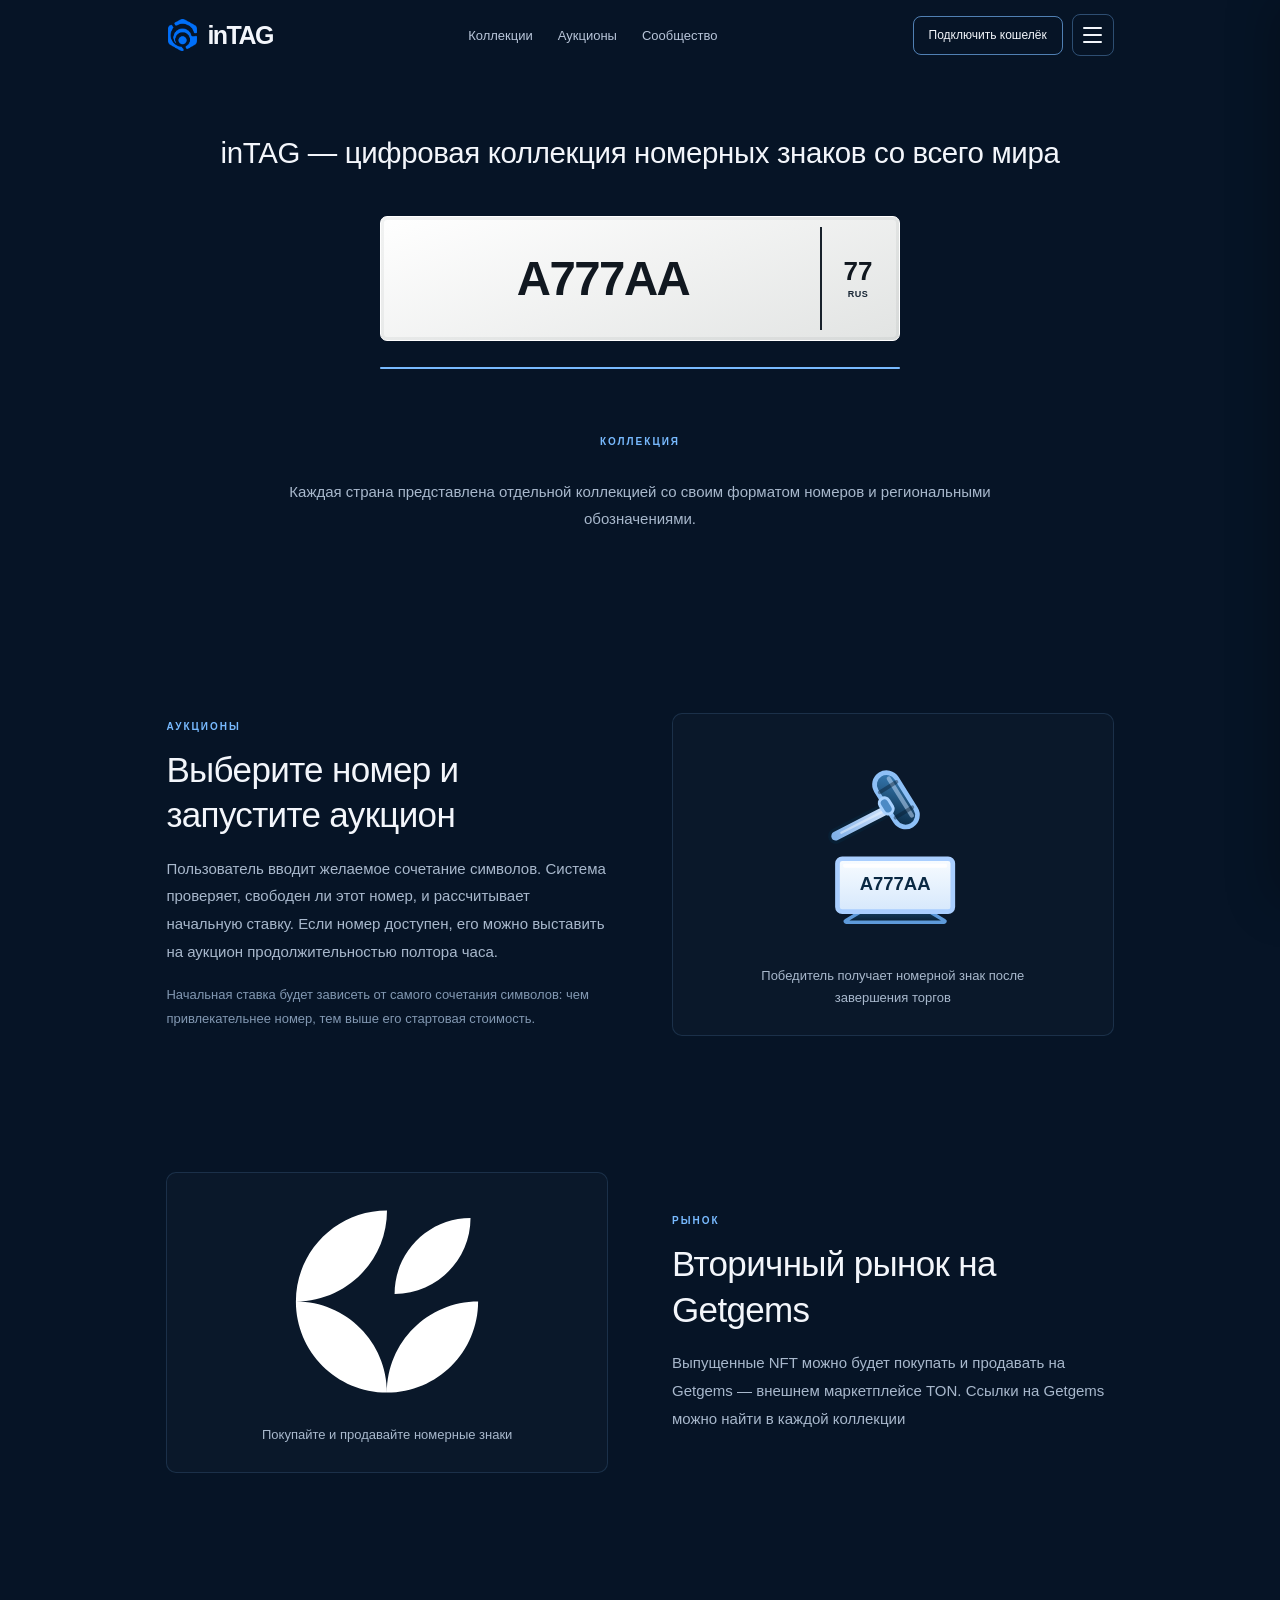
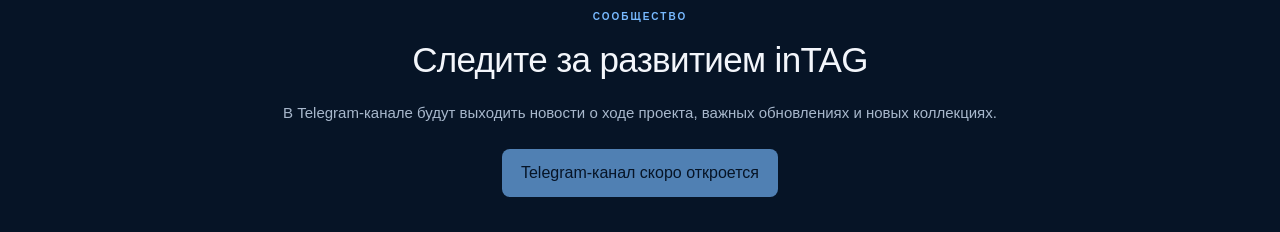
==== index.html @ 9174b5e4 "Sync marketplace caption fallback" ====
<!DOCTYPE html>
<html lang="ru">
<head>
  <meta charset="UTF-8">
  <meta name="viewport" content="width=device-width, initial-scale=1.0">
  <meta name="theme-color" content="#061426">
  <title>inTAG</title>
  <link rel="stylesheet" href="style.css">

  <style>
    .settings-button {
      width: 42px;
      height: 42px;
      flex-shrink: 0;
      display: flex;
      flex-direction: column;
      justify-content: center;
      align-items: center;
      gap: 5px;
      border: 1px solid rgba(120, 186, 255, 0.35);
      border-radius: 8px;
      background: transparent;
      cursor: pointer;
      transition: background 0.2s, border-color 0.2s;
    }

    .settings-button:hover {
      background: rgba(120, 186, 255, 0.1);
      border-color: #78baff;
    }

    .settings-button span {
      width: 19px;
      height: 2px;
      border-radius: 2px;
      background: #f3f6fb;
    }

    .settings-overlay {
      position: fixed;
      inset: 0;
      z-index: 100;
      background: rgba(0, 0, 0, 0.48);
      opacity: 0;
      visibility: hidden;
      transition: opacity 0.25s, visibility 0.25s;
    }

    .settings-overlay.is-open {
      opacity: 1;
      visibility: visible;
    }

    .settings-drawer {
      position: fixed;
      z-index: 101;
      top: 0;
      right: 0;
      width: min(360px, 88vw);
      height: 100vh;
      height: 100dvh;
      padding: 30px 26px;
      overflow-y: auto;
      background: #091a2e;
      border-left: 1px solid rgba(120, 186, 255, 0.18);
      box-shadow: -15px 0 45px rgba(0, 0, 0, 0.25);
      transform: translateX(102%);
      transition: transform 0.28s ease;
    }

    .settings-drawer.is-open {
      transform: translateX(0);
    }

    .settings-drawer-header {
      display: flex;
      align-items: center;
      justify-content: space-between;
      gap: 15px;
      margin-bottom: 38px;
    }

    .settings-drawer-title {
      color: #f3f6fb;
      font-size: 23px;
      font-weight: 650;
    }

    .settings-close {
      width: 36px;
      height: 36px;
      display: grid;
      place-items: center;
      border: 1px solid rgba(120, 186, 255, 0.25);
      border-radius: 8px;
      color: #f3f6fb;
      background: transparent;
      font-size: 25px;
      cursor: pointer;
    }

    .settings-close:hover {
      background: rgba(120, 186, 255, 0.1);
    }

    .settings-label {
      display: block;
      margin-bottom: 14px;
      color: #a8b8cc;
      font-size: 13px;
    }

    .language-options {
      display: grid;
      gap: 10px;
    }

    .language-option {
      width: 100%;
      min-height: 52px;
      padding: 0 15px;
      display: flex;
      align-items: center;
      justify-content: space-between;
      border: 1px solid rgba(120, 186, 255, 0.18);
      border-radius: 9px;
      color: #dce7f5;
      background: rgba(255, 255, 255, 0.025);
      font: inherit;
      text-align: left;
      cursor: pointer;
      transition: background 0.2s, border-color 0.2s;
    }

    .language-option:hover {
      background: rgba(120, 186, 255, 0.08);
    }

    .language-option.is-active {
      border-color: #78baff;
      background: rgba(120, 186, 255, 0.1);
      color: #fff;
    }

    .language-check {
      color: #78baff;
      opacity: 0;
    }

    .language-option.is-active .language-check {
      opacity: 1;
    }

    body.settings-open {
      overflow: hidden;
    }

    .community-join {
      margin-top: 22px;
      border: none;
      font: inherit;
      cursor: not-allowed;
      opacity: 0.65;
    }

    .feature-visual {
      display: flex;
      flex-direction: column;
      justify-content: center;
      align-items: center;
      gap: 20px;
      min-height: 300px;
      padding: 26px;
      text-align: center;
    }

    .feature-illustration {
      width: 100%;
      max-width: 280px;
      color: #78baff;
      display: flex;
      align-items: center;
      justify-content: center;
    }

    .feature-icon {
      display: block;
      width: 100%;
      height: auto;
      max-height: 205px;
      overflow: visible;
    }

    .feature-visual-caption {
      max-width: 330px;
      color: #a8b8cc;
      font-size: 13px;
      line-height: 1.7;
    }

    /* Карточки сообщества занимают всю высоту правой колонки */

    .community-layout {
      align-items: stretch;
    }

    .community-links {
      align-self: stretch;
    }

    .community-link-card {
      flex: 1;
    }

    @media (max-width: 700px) {
      .settings-button {
        width: 38px;
        height: 38px;
      }

      .settings-drawer {
        padding: 25px 21px;
      }

      .marketplace-card {
        padding: 16px;
      }

      .marketplace-heading h3 {
        font-size: 19px;
      }

      .community-link-card {
        flex: initial;
      }
    }
  </style>
</head>

<body>
  <header class="header">
    <a class="brand" href="#home" aria-label="inTAG — главная">
      <img
        src="logo.png"
        alt="Логотип inTAG"
        class="brand-logo"
        draggable="false"
      >
      <span>inTAG</span>
    </a>

    <nav class="navigation" aria-label="Основная навигация">
      <a href="#collection" data-i18n="navCollection">Коллекции</a>
      <a href="#auctions" data-i18n="navAuctions">Аукционы</a>
      <a href="#community" data-i18n="navCommunity">Сообщество</a>
    </nav>

    <div class="header-actions">
      <button
        class="header-button"
        id="connect-wallet"
        type="button"
        data-i18n="connectWallet"
      >Подключить кошелёк</button>

      <button
        class="settings-button"
        id="settings-open"
        type="button"
        aria-label="Открыть настройки"
        aria-controls="settings-drawer"
        aria-expanded="false"
      >
        <span></span>
        <span></span>
        <span></span>
      </button>
    </div>
  </header>

  <div
    class="settings-overlay"
    id="settings-overlay"
    aria-hidden="true"
  ></div>

  <aside
    class="settings-drawer"
    id="settings-drawer"
    aria-label="Настройки"
    aria-hidden="true"
    inert
  >
    <div class="settings-drawer-header">
      <h2 class="settings-drawer-title" data-i18n="settingsTitle">
        Настройки
      </h2>

      <button
        class="settings-close"
        id="settings-close"
        type="button"
        aria-label="Закрыть настройки"
      >×</button>
    </div>

    <div class="settings-section">
      <span class="settings-label" data-i18n="languageLabel">
        Язык сайта
      </span>

      <div class="language-options">
        <button
          class="language-option is-active"
          type="button"
          data-language="ru"
          aria-pressed="true"
        >
          <span>Русский</span>
          <span class="language-check" aria-hidden="true">✓</span>
        </button>

        <button
          class="language-option"
          type="button"
          data-language="en"
          aria-pressed="false"
        >
          <span>English</span>
          <span class="language-check" aria-hidden="true">✓</span>
        </button>
      </div>
    </div>
  </aside>

  <main>
    <section class="hero" id="home">
      <div class="hero-content">
        <h1 data-i18n="heroTitle">
          inTAG — цифровая коллекция номерных знаков со всего мира
        </h1>
      </div>

      <div class="hero-visual">
        <div class="plate-stage">
          <div class="plate-shadow" aria-hidden="true"></div>

          <div
            class="license-plate plate--ru"
            id="license-plate"
            aria-label="Номерной знак"
          >
            <div class="plate-prefix" id="plate-prefix" hidden>KZ</div>
            <div class="plate-main" id="plate-main">А777АА</div>
            <div class="plate-divider" aria-hidden="true"></div>

            <div class="plate-region-block">
              <div class="plate-region" id="plate-region">77</div>
              <div class="plate-region-country" id="plate-region-country">RUS</div>
            </div>
          </div>
        </div>

        <div class="plate-progress" aria-label="Смена номерного знака">
          <div class="plate-progress-bar" id="plate-progress-bar"></div>
        </div>
      </div>
    </section>

    <section
      class="content-section collection-overview"
      id="collection"
      aria-labelledby="collection-overview-label"
    >
      <div class="section-heading">
        <span class="section-kicker" id="collection-overview-label" data-i18n="collectionEyebrow">
          КОЛЛЕКЦИЯ
        </span>
        <p class="section-intro" data-i18n="collectionIntro">
          Каждая страна представлена отдельной коллекцией со своим форматом номеров и региональными обозначениями.
        </p>
      </div>
    
    </section>

    <section
      class="content-section feature-section"
      id="auctions"
      aria-labelledby="auctions-title"
    >
      <div class="feature-layout">
        <div class="feature-copy">
          <span class="section-kicker" data-i18n="auctionsEyebrow">АУКЦИОНЫ</span>
          <h2 class="section-title" id="auctions-title" data-i18n="auctionsTitle">
            Выберите номер и запустите аукцион
          </h2>
          <p class="section-intro" data-i18n="auctionsIntro">
            Пользователь вводит желаемое сочетание символов. Система проверяет, свободен ли этот номер, и рассчитывает начальную ставку. Если номер доступен, его можно выставить на аукцион продолжительностью полтора часа.
          </p>
          <p class="feature-detail" data-i18n="auctionsDetail">
            Начальная ставка будет зависеть от самого сочетания символов: чем привлекательнее номер, тем выше его стартовая стоимость.
          </p>
        </div>
        <div class="feature-panel feature-visual auction-visual">
          <div class="feature-illustration auction-illustration" aria-hidden="true">
            <svg class="feature-icon" width="48" height="48" xmlns="http://www.w3.org/2000/svg" viewBox="0 0 48 48" fill="none" role="img" aria-label="Аукцион — диагональный молоток над прямоугольным номерным знаком A777AA">
  <title>Аукцион — молоток над номером A777AA</title>
  <defs>
    <linearGradient id="lotHead" x1="23.4" y1="8.6" x2="33.1" y2="18.1" gradientUnits="userSpaceOnUse">
      <stop stop-color="#3E88C6"/>
      <stop offset="1" stop-color="#0B2C47"/>
    </linearGradient>
    <linearGradient id="lotHandle" x1="29.1" y1="15.2" x2="15" y2="22.5" gradientUnits="userSpaceOnUse">
      <stop stop-color="#DCEBFF"/>
      <stop offset="1" stop-color="#82B1E8"/>
    </linearGradient>
    <linearGradient id="lotPlate" x1="24.5" y1="27.8" x2="24.5" y2="40.2" gradientUnits="userSpaceOnUse">
      <stop stop-color="#F8FCFF"/>
      <stop offset="1" stop-color="#D6E8FC"/>
    </linearGradient>
    <linearGradient id="lotBase" x1="24.5" y1="40.2" x2="24.5" y2="42.7" gradientUnits="userSpaceOnUse">
      <stop stop-color="#143E62"/>
      <stop offset="1" stop-color="#071D30"/>
    </linearGradient>
  </defs>
  <path d="M16.4 40.2h16.2l3.5 2.1c.18.1.1.36-.11.36H13.01c-.21 0-.29-.26-.11-.36l3.5-2.1Z" fill="url(#lotBase)" stroke="#5E9ADA" stroke-width=".8"/>
  <g>
    <rect x="11" y="27.8" width="27" height="12.4" rx="1.1" fill="url(#lotPlate)" stroke="#A9CEFF" stroke-width="1.1"/>
    <rect x="12.3" y="29" width="24.4" height=".9" rx=".45" fill="#FFFFFF" opacity=".9"/>
    <text x="24.5" y="35.2" text-anchor="middle" font-family="Manrope, Arial, sans-serif" font-size="4.1" font-weight="800" textLength="16.6" lengthAdjust="spacingAndGlyphs" fill="#0A2943">A777AA</text>
  </g>
  <g transform="translate(-4.4 0)">
    <path d="M29.1 15.2 15 22.5" stroke="#081F34" stroke-width="3.6" stroke-linecap="round"/>
    <path d="M29.1 15.2 15 22.5" stroke="url(#lotHandle)" stroke-width="2.1" stroke-linecap="round"/>
    <path d="M27.95 15.78 16.3 21.7" stroke="#F0F7FF" stroke-opacity=".5" stroke-width=".55" stroke-linecap="round"/>
    <g transform="rotate(58 29.1 14)">
      <rect x="22.1" y="11.2" width="14" height="5.6" rx="2.8" fill="url(#lotHead)" stroke="#8EC0F7" stroke-width="1.1"/>
      <rect x="23.5" y="12.3" width="11.2" height="1" rx=".5" fill="#C9E2FF" opacity=".5"/>
      <path d="M25.6 11.7v4.6M32.6 11.7v4.6" stroke="#061A2C" stroke-opacity=".42" stroke-width=".9" stroke-linecap="round"/>
      <rect x="27.1" y="15.5" width="4" height="2.4" rx="1.2" fill="#4C8AC5" stroke="#A9D2FF" stroke-width=".7"/>
    </g>
  </g>
</svg>
          </div>
          <p class="feature-visual-caption" data-i18n="auctionVisualCaption">
            Победитель получает номерной знак после завершения торгов
          </p>
        </div>
      </div>
    
    </section>

    <section
      class="content-section feature-section"
      id="market"
      aria-labelledby="market-title"
    >
      <div class="feature-layout feature-layout-reverse">
        <div class="feature-copy">
          <span class="section-kicker" data-i18n="marketEyebrow">РЫНОК</span>
          <h2 class="section-title" id="market-title" data-i18n="marketTitle">
            Вторичный рынок на Getgems
          </h2>
          <p class="section-intro" data-i18n="marketIntro">
            Выпущенные NFT можно будет покупать и продавать на Getgems — внешнем маркетплейсе TON. Ссылки на Getgems можно найти в каждой коллекции
          </p>
        </div>
        <div class="feature-panel feature-visual market-visual">
          <div class="feature-illustration market-illustration" aria-hidden="true">
            <svg class="feature-icon" viewBox="0 0 88 88" fill="none" xmlns="http://www.w3.org/2000/svg" role="img" aria-label="Логотип Getgems">
              <path fill="#FFFFFF" fill-rule="evenodd" clip-rule="evenodd" d="M43.9998 4.88867C43.9998 26.4891 26.4892 43.9998 4.88873 43.9998C4.88873 22.3993 22.3994 4.88867 43.9998 4.88867ZM43.9998 83.1109C22.3994 83.1109 4.88873 65.6002 4.88873 43.9998C26.4892 43.9998 43.9998 61.5104 43.9998 83.1109ZM83.111 43.9998C83.111 65.6002 65.6003 83.1109 43.9998 83.1109C43.9998 61.5104 61.5105 43.9998 83.111 43.9998ZM79.8517 8.14794C79.8517 26.1484 65.2595 40.7405 47.2591 40.7406C47.2591 22.7402 61.8513 8.14795 79.8517 8.14794Z"/>
            </svg>
          </div>
          <p class="feature-visual-caption" data-i18n="marketVisualCaption">
            Покупайте и продавайте номерные знаки
          </p>
        </div>
      </div>
    
    </section>

    <section
      class="content-section community-section"
      id="community"
      aria-labelledby="community-title"
    >
      <div class="community-layout">
        <div class="community-copy">
          <span class="section-kicker" data-i18n="communityEyebrow">СООБЩЕСТВО</span>
          <h2 class="section-title" id="community-title" data-i18n="communityTitle">
            Следите за развитием inTAG
          </h2>
          <p class="section-intro" data-i18n="communityIntro">
            В Telegram-канале будут выходить новости о ходе проекта, важных обновлениях и новых коллекциях.
          </p>
          <button class="primary-button community-join" type="button" disabled data-i18n="communityJoin">
            Telegram-канал скоро откроется
          </button>
        </div>
      </div>
    
    </section>
  </main>

  <script src="script.js"></script>
</body>
</html>
---- style.css ----
* {
  box-sizing: border-box;
  margin: 0;
  padding: 0;
}

:root {
  --background: #061426;
  --panel: #091a2e;
  --panel-light: rgba(255, 255, 255, 0.018);
  --blue: #78baff;
  --text: #f3f6fb;
  --muted: #a8b8cc;
  --muted-dark: #8298b2;
  --border: rgba(120, 186, 255, 0.15);
}

html {
  scroll-behavior: smooth;
  scroll-padding-top: 82px;
  background: var(--background);
}

body {
  min-height: 100vh;
  overflow-x: hidden;
  color: var(--text);
  background: var(--background);
  font-family: Arial, Helvetica, sans-serif;
}

a {
  color: inherit;
  text-decoration: none;
}

button {
  font-family: inherit;
}

/* Шапка */

.header {
  width: 100%;
  min-height: 70px;
  padding: 0 13%;
  display: flex;
  align-items: center;
  justify-content: space-between;
  gap: 24px;
  position: sticky;
  top: 0;
  z-index: 50;
  background: var(--background);
  border: none;
  box-shadow: none;
}

.brand {
  display: inline-flex;
  align-items: center;
  gap: 9px;
  font-size: 25px;
  font-weight: 750;
  letter-spacing: -1.5px;
  white-space: nowrap;
  user-select: none;
  -webkit-user-select: none;
  cursor: default;
}

.brand-logo {
  width: 32px;
  height: 32px;
  object-fit: contain;
  display: block;
  pointer-events: none;
  user-select: none;
  -webkit-user-drag: none;
}

.navigation {
  display: flex;
  align-items: center;
  gap: 25px;
}

.navigation a {
  color: #b8c5d9;
  font-size: 13px;
  transition: color 0.25s ease;
  white-space: nowrap;
}

.navigation a:hover {
  color: var(--blue);
}

.header-actions {
  display: flex;
  align-items: center;
  gap: 9px;
  flex-shrink: 0;
}

.header-button {
  width: 150px;
  min-width: 150px;
  max-width: 150px;
  min-height: 39px;
  padding: 10px 8px;
  display: inline-flex;
  align-items: center;
  justify-content: center;
  flex-shrink: 0;
  border: 1px solid rgba(120, 186, 255, 0.65);
  border-radius: 8px;
  color: var(--text);
  background: transparent;
  font: inherit;
  font-size: 12px;
  text-align: center;
  white-space: nowrap;
  cursor: pointer;
  transition: background 0.25s ease;
}

.header-button:hover {
  background: rgba(120, 186, 255, 0.1);
}

/* Главный экран */

.hero {
  min-height: auto;
  padding: 60px 7% 36px;
  display: flex;
  flex-direction: column;
  align-items: center;
  justify-content: flex-start;
  gap: 22px;
  scroll-margin-top: 82px;
}

.hero-content {
  width: 100%;
  max-width: 950px;
  min-width: 0;
  align-self: center;
  margin: 0;
  text-align: center;
}

.hero h1 {
  width: 100%;
  max-width: 950px;
  margin: 0 auto;
  font-size: clamp(21px, 2.3vw, 30px);
  line-height: 1.55;
  letter-spacing: -0.35px;
  font-weight: 400;
  text-align: center;
  cursor: default;
}

/* Номерной знак */

.hero-visual {
  width: 100%;
  max-width: 520px;
  min-width: 0;
  align-self: center;
  margin: 0;
}

.plate-stage {
  position: relative;
  padding: 18px 0;
}

.plate-shadow {
  display: none;
}

.license-plate {
  position: relative;
  z-index: 1;
  width: 100%;
  min-height: 125px;
  padding: 10px 15px;
  display: grid;
  grid-template-columns: minmax(0, 1fr) 2px 52px;
  align-items: center;
  gap: 10px;
  border: 1px solid #ffffff;
  border-radius: 7px;
  background: linear-gradient(160deg, #ffffff, #e2e4e3);
  box-shadow: inset 0 0 0 3px rgba(35, 49, 61, 0.06);
}

.plate-main {
  min-width: 0;
  color: #111820;
  font-family: Arial, Helvetica, sans-serif;
  font-size: clamp(32px, 3.7vw, 48px);
  font-weight: 750;
  letter-spacing: -1.5px;
  text-align: center;
  white-space: nowrap;
  transition: opacity 0.3s ease;
}

.plate-prefix {
  color: #172534;
  font-size: 17px;
  font-weight: 750;
  white-space: nowrap;
}

.plate-prefix[hidden] {
  display: none;
}

.plate-divider {
  align-self: stretch;
  width: 2px;
  min-height: 85px;
  background: #18212b;
}

.plate-region-block {
  width: 52px;
  min-width: 52px;
  display: flex;
  flex-direction: column;
  align-items: center;
  justify-content: center;
  gap: 5px;
}

.plate-region {
  color: #111820;
  font-size: 26px;
  font-weight: 650;
  line-height: 1;
  white-space: nowrap;
  transition: opacity 0.3s ease;
}

.plate-region-country {
  display: flex;
  align-items: center;
  justify-content: center;
  color: #172534;
  font-size: 9px;
  font-weight: 700;
  letter-spacing: 0.5px;
  white-space: nowrap;
}

.plate--kz {
  grid-template-columns: auto minmax(0, 1fr) 2px auto;
  gap: 10px;
}

.plate--kz .plate-prefix {
  padding-right: 2px;
}

.plate--kz .plate-region-country {
  display: none;
}

.plate--kz .plate-region {
  font-size: 28px;
}

/* Полоска смены номера */

.plate-progress {
  width: 100%;
  height: 2px;
  margin-top: 8px;
  overflow: hidden;
  border-radius: 2px;
  background: rgba(120, 186, 255, 0.15);
}

.plate-progress-bar {
  width: 100%;
  height: 100%;
  background: var(--blue);
  transform: scaleX(0);
  transform-origin: left center;
}

.plate-progress-bar.play {
  animation: progress 3s linear forwards;
}

/* Общие стили разделов */

.content-section {
  width: 100%;
  max-width: 1320px;
  margin: 0 auto;
  padding: 76px 13%;
  scroll-margin-top: 90px;
}

.section-heading {
  max-width: 800px;
  margin: 0 auto 34px;
  text-align: center;
}

.section-heading-left {
  max-width: 820px;
  margin-left: 0;
  text-align: left;
}

.section-kicker {
  display: inline-block;
  margin-bottom: 13px;
  color: var(--blue);
  font-size: 10px;
  font-weight: 700;
  letter-spacing: 2px;
  line-height: 1.5;
}

.section-title {
  color: var(--text);
  font-size: clamp(25px, 3vw, 35px);
  font-weight: 500;
  line-height: 1.3;
  letter-spacing: -0.65px;
}

.section-intro {
  max-width: 760px;
  margin-top: 16px;
  color: var(--muted);
  font-size: 15px;
  font-weight: 400;
  line-height: 1.85;
}

.section-heading:not(.section-heading-left) .section-intro {
  margin-right: auto;
  margin-left: auto;
}

.section-note {
  margin-top: 18px;
  color: var(--muted-dark);
  font-size: 11px;
  line-height: 1.75;
}

/* Идея коллекции */

.collection-overview {
  padding-top: 26px;
  padding-bottom: 78px;
}

.principles-grid {
  display: grid;
  grid-template-columns: repeat(3, minmax(0, 1fr));
  gap: 14px;
}

.principle-card {
  min-width: 0;
  padding: 21px 19px 23px;
  display: flex;
  flex-direction: column;
  align-items: flex-start;
  gap: 21px;
  border: 1px solid var(--border);
  border-radius: 10px;
  background: var(--panel-light);
}

.principle-index {
  width: 34px;
  height: 34px;
  display: grid;
  place-items: center;
  border: 1px solid rgba(120, 186, 255, 0.35);
  border-radius: 8px;
  color: var(--blue);
  font-size: 12px;
  font-weight: 600;
  font-variant-numeric: tabular-nums;
}

.principle-card h3 {
  margin-bottom: 9px;
  color: var(--text);
  font-size: 17px;
  font-weight: 600;
  line-height: 1.4;
}

.principle-card p {
  color: var(--muted);
  font-size: 13px;
  line-height: 1.8;
}

/* Схема устройства коллекции */

.collection-system {
  margin-top: 18px;
  padding: 26px;
  border: 1px solid var(--border);
  border-radius: 10px;
  background: var(--panel-light);
}

.system-copy {
  max-width: 700px;
}

.system-copy .section-kicker {
  margin-bottom: 9px;
}

.system-copy h3 {
  color: var(--text);
  font-size: 21px;
  font-weight: 500;
  line-height: 1.4;
}

.system-copy p {
  margin-top: 11px;
  color: var(--muted);
  font-size: 14px;
  line-height: 1.8;
}

.collection-flow {
  margin-top: 25px;
  display: grid;
  grid-template-columns: minmax(0, 1fr) 24px minmax(0, 1fr) 24px minmax(0, 1fr);
  align-items: center;
  gap: 12px;
}

.flow-step {
  min-width: 0;
  min-height: 110px;
  padding: 15px;
  display: flex;
  flex-direction: column;
  align-items: flex-start;
  justify-content: center;
  gap: 7px;
  border: 1px solid rgba(120, 186, 255, 0.13);
  border-radius: 8px;
  background: rgba(6, 20, 38, 0.4);
}

.flow-step-number {
  color: var(--blue);
  font-size: 10px;
  letter-spacing: 1px;
}

.flow-step strong {
  color: var(--text);
  font-size: 15px;
  font-weight: 600;
}

.flow-step > span:last-child {
  color: var(--muted-dark);
  font-size: 11px;
  line-height: 1.5;
}

.flow-arrow {
  color: var(--blue);
  font-size: 19px;
  text-align: center;
}

/* Аукционы и рынок */

.feature-section {
  padding-top: 68px;
  padding-bottom: 68px;
}

.feature-layout {
  display: grid;
  grid-template-columns: minmax(0, 1fr) minmax(0, 0.95fr);
  align-items: start;
  gap: clamp(30px, 5vw, 66px);
}

.feature-copy {
  min-width: 0;
}

.feature-copy .section-title {
  max-width: 520px;
}

.feature-copy .section-intro {
  margin-top: 17px;
}

.feature-detail {
  margin-top: 17px;
  color: var(--muted-dark);
  font-size: 13px;
  line-height: 1.85;
}

.feature-panel {
  min-width: 0;
  padding: 23px;
  border: 1px solid var(--border);
  border-radius: 10px;
  background: var(--panel-light);
}

.panel-topline {
  display: flex;
  align-items: center;
  justify-content: space-between;
  gap: 12px;
  padding-bottom: 17px;
  border-bottom: 1px solid rgba(168, 184, 204, 0.13);
  color: var(--muted-dark);
  font-size: 9px;
  font-weight: 600;
  letter-spacing: 1.3px;
}

.panel-code {
  flex-shrink: 0;
  color: #6f839d;
  font-size: 9px;
  letter-spacing: 0.7px;
}

.auction-flow {
  padding-top: 22px;
}

.auction-flow-step {
  display: grid;
  grid-template-columns: 35px minmax(0, 1fr);
  align-items: start;
  gap: 14px;
}

.flow-node {
  width: 32px;
  height: 32px;
  display: grid;
  place-items: center;
  border: 1px solid rgba(120, 186, 255, 0.35);
  border-radius: 8px;
  color: var(--blue);
  font-size: 10px;
  font-variant-numeric: tabular-nums;
}

.auction-flow-step strong {
  display: block;
  margin: 4px 0 7px;
  color: var(--text);
  font-size: 14px;
  font-weight: 600;
  line-height: 1.5;
}

.auction-flow-step p {
  color: var(--muted);
  font-size: 12px;
  line-height: 1.75;
}

.auction-flow-line {
  width: 1px;
  height: 24px;
  margin: 7px 0 7px 16px;
  background: rgba(120, 186, 255, 0.28);
}

.panel-footnote {
  margin-top: 22px;
  padding-top: 15px;
  border-top: 1px solid rgba(168, 184, 204, 0.13);
  color: var(--muted-dark);
  font-size: 10px;
  line-height: 1.75;
}

/* Рынок */

.feature-layout-reverse {
  grid-template-columns: minmax(0, 0.95fr) minmax(0, 1fr);
}

.feature-layout-reverse .feature-panel {
  grid-column: 1;
  grid-row: 1;
}

.feature-layout-reverse .feature-copy {
  grid-column: 2;
  grid-row: 1;
}

.market-exchange {
  padding: 25px 0 21px;
  display: grid;
  grid-template-columns: minmax(0, 1fr) 42px minmax(0, 1fr);
  align-items: center;
  gap: 10px;
}

.exchange-party {
  min-width: 0;
  display: flex;
  flex-direction: column;
  align-items: center;
  text-align: center;
}

.party-icon {
  width: 45px;
  height: 45px;
  margin-bottom: 13px;
  display: grid;
  place-items: center;
  border: 1px solid rgba(120, 186, 255, 0.3);
  border-radius: 10px;
  color: var(--blue);
  font-size: 22px;
}

.exchange-party strong {
  color: var(--text);
  font-size: 13px;
  font-weight: 600;
}

.exchange-party p {
  max-width: 140px;
  margin-top: 7px;
  color: var(--muted);
  font-size: 11px;
  line-height: 1.65;
}

.exchange-middle {
  display: flex;
  align-items: center;
  justify-content: center;
  gap: 4px;
}

.exchange-line {
  width: 7px;
  height: 1px;
  background: rgba(120, 186, 255, 0.35);
}

.exchange-arrow {
  color: var(--blue);
  font-size: 17px;
}

.market-result {
  padding: 15px;
  display: grid;
  grid-template-columns: 25px minmax(0, 1fr);
  gap: 12px;
  border: 1px solid rgba(120, 186, 255, 0.14);
  border-radius: 8px;
  background: rgba(6, 20, 38, 0.35);
}

.result-mark {
  width: 24px;
  height: 24px;
  display: grid;
  place-items: center;
  border-radius: 6px;
  color: var(--blue);
  background: rgba(120, 186, 255, 0.1);
  font-size: 13px;
}

.market-result strong {
  color: var(--text);
  font-size: 12px;
  font-weight: 600;
}

.market-result p {
  margin-top: 6px;
  color: var(--muted);
  font-size: 11px;
  line-height: 1.7;
}

/* Выпуск новых коллекций */

.releases-section {
  padding-top: 70px;
  padding-bottom: 75px;
}

.release-grid {
  display: grid;
  grid-template-columns: repeat(3, minmax(0, 1fr));
  gap: 14px;
}

.release-card {
  min-width: 0;
  min-height: 190px;
  padding: 21px;
  border: 1px solid var(--border);
  border-radius: 10px;
  background: var(--panel-light);
}

.release-number {
  display: inline-block;
  margin-bottom: 26px;
  color: var(--blue);
  font-size: 9px;
  letter-spacing: 1.2px;
}

.release-card h3 {
  margin-bottom: 9px;
  color: var(--text);
  font-size: 16px;
  font-weight: 600;
  line-height: 1.45;
}

.release-card p {
  color: var(--muted);
  font-size: 12px;
  line-height: 1.8;
}

.release-bottom {
  margin-top: 15px;
  padding: 21px;
  display: flex;
  align-items: center;
  justify-content: space-between;
  gap: 24px;
  border: 1px solid rgba(120, 186, 255, 0.12);
  border-radius: 10px;
  background: rgba(255, 255, 255, 0.012);
}

.release-bottom strong {
  color: var(--text);
  font-size: 14px;
  font-weight: 600;
}

.release-bottom p {
  max-width: 650px;
  margin-top: 7px;
  color: var(--muted);
  font-size: 12px;
  line-height: 1.8;
}

.release-symbol {
  flex-shrink: 0;
  color: #dce7f5;
  font-size: 21px;
  font-weight: 750;
  letter-spacing: -1px;
}

.release-symbol span {
  color: var(--blue);
}

/* Сообщество */

.community-section {
  padding-top: 65px;
  padding-bottom: 35px;
}

.community-layout {
  display: grid;
  grid-template-columns: minmax(0, 0.85fr) minmax(0, 1.15fr);
  align-items: start;
  gap: clamp(30px, 5vw, 65px);
}

.community-copy .section-title {
  max-width: 440px;
}

.community-copy .section-intro {
  margin-top: 16px;
}

.community-links {
  display: flex;
  flex-direction: column;
  gap: 10px;
}

.community-link-card {
  min-width: 0;
  padding: 17px;
  display: grid;
  grid-template-columns: 38px minmax(0, 1fr) auto;
  align-items: center;
  gap: 14px;
  border: 1px solid var(--border);
  border-radius: 9px;
  background: var(--panel-light);
}

.community-link-icon {
  width: 36px;
  height: 36px;
  display: grid;
  place-items: center;
  border: 1px solid rgba(120, 186, 255, 0.25);
  border-radius: 8px;
  color: var(--blue);
  font-size: 17px;
}

.community-link-card strong {
  color: var(--text);
  font-size: 13px;
  font-weight: 600;
}

.community-link-card p {
  margin-top: 5px;
  color: var(--muted);
  font-size: 11px;
  line-height: 1.65;
}

.coming-soon {
  flex-shrink: 0;
  padding: 6px 8px;
  border: 1px solid rgba(120, 186, 255, 0.15);
  border-radius: 6px;
  color: var(--muted-dark);
  font-size: 9px;
  white-space: nowrap;
}

.community-footer {
  margin-top: 44px;
  padding-top: 20px;
  display: flex;
  align-items: center;
  justify-content: space-between;
  gap: 20px;
  border-top: 1px solid rgba(168, 184, 204, 0.13);
  color: var(--muted-dark);
  font-size: 10px;
  line-height: 1.7;
}

.community-footer-mark {
  flex-shrink: 0;
  color: #6f839d;
  font-size: 9px;
  letter-spacing: 1px;
}

/* Существующие вспомогательные стили */

.collection-section {
  min-height: 500px;
  padding: 30px 8% 45px;
  display: grid;
  grid-template-columns: minmax(0, 1.1fr) minmax(0, 0.9fr);
  align-items: center;
  gap: 5%;
  scroll-margin-top: 100px;
  background: transparent;
  border: none;
  box-shadow: none;
}

.collection-copy {
  position: relative;
  z-index: 2;
  width: 100%;
  max-width: 800px;
}

.collection-description {
  max-width: 800px;
  color: #ffffff;
  font-size: clamp(19px, 2vw, 28px);
  line-height: 1.5;
  font-weight: 500;
}

.collection-actions {
  display: flex;
  align-items: center;
  margin-top: 30px;
}

.primary-button {
  min-height: 48px;
  padding: 0 19px;
  border-radius: 8px;
  display: inline-flex;
  align-items: center;
  justify-content: center;
  gap: 12px;
  color: #061426;
  background: var(--blue);
  font-size: 14px;
  font-weight: 600;
  transition: background 0.25s ease, transform 0.25s ease;
}

.primary-button:hover {
  background: #a1d0ff;
  transform: translateY(-2px);
}

.country-network {
  --network-size: min(580px, 100%);

  position: relative;
  width: var(--network-size);
  aspect-ratio: 1;
  justify-self: start;
  align-self: start;
  margin-top: -20px;
  flex-shrink: 0;
  isolation: isolate;
  overflow: visible;
}

.country-network-lines {
  position: absolute;
  inset: 0;
  width: 100%;
  height: 100%;
  overflow: visible;
  pointer-events: none;
}

.country-network-center {
  position: absolute;
  z-index: 3;
  top: 50%;
  left: 50%;
  width: 24%;
  aspect-ratio: 1;
  display: grid;
  place-items: center;
  transform: translate(-50%, -50%);
  border-radius: 50%;
  background: rgba(6, 20, 38, 0.85);
  border: 1px solid rgba(120, 186, 255, 0.35);
  box-shadow:
    0 0 30px rgba(29, 117, 220, 0.16),
    inset 0 0 22px rgba(29, 117, 220, 0.08);
}

.country-network-center img {
  width: 66%;
  height: 66%;
  object-fit: contain;
  display: block;
  user-select: none;
  -webkit-user-drag: none;
}

.country-flag {
  position: absolute;
  z-index: 2;
  width: 11%;
  aspect-ratio: 1;
  display: flex;
  align-items: center;
  justify-content: center;
  overflow: hidden;
  border-radius: 50%;
  border: 2px solid rgba(120, 186, 255, 0.85);
  background: #0b2039;
  box-shadow:
    0 0 20px rgba(42, 132, 224, 0.3),
    0 0 35px rgba(42, 132, 224, 0.16),
    0 0 0 4px rgba(120, 186, 255, 0.035);
  font-family: "Apple Color Emoji", "Segoe UI Emoji",
    "Noto Color Emoji", sans-serif;
  font-size: clamp(17px, 2.5vw, 27px);
  line-height: 1;
  user-select: none;
  -webkit-user-select: none;
}

.country-flag img {
  display: block;
  width: 100%;
  height: 100%;
  object-fit: contain;
  border-radius: 50%;
}

.flag-01 { left: 50%; top: 6%; transform: translate(-50%, -50%); }
.flag-02 { left: 66.85%; top: 9.61%; transform: translate(-50%, -50%); }
.flag-03 { left: 80.41%; top: 19.59%; transform: translate(-50%, -50%); }
.flag-04 { left: 90.39%; top: 33.15%; transform: translate(-50%, -50%); }
.flag-05 { left: 94%; top: 50%; transform: translate(-50%, -50%); }
.flag-06 { left: 90.39%; top: 66.85%; transform: translate(-50%, -50%); }
.flag-07 { left: 80.41%; top: 80.41%; transform: translate(-50%, -50%); }
.flag-08 { left: 66.85%; top: 90.39%; transform: translate(-50%, -50%); }
.flag-09 { left: 50%; top: 94%; transform: translate(-50%, -50%); }
.flag-10 { left: 33.15%; top: 90.39%; transform: translate(-50%, -50%); }
.flag-11 { left: 19.59%; top: 80.41%; transform: translate(-50%, -50%); }
.flag-12 { left: 9.61%; top: 66.85%; transform: translate(-50%, -50%); }
.flag-13 { left: 6%; top: 50%; transform: translate(-50%, -50%); }
.flag-14 { left: 9.61%; top: 33.15%; transform: translate(-50%, -50%); }
.flag-15 { left: 19.59%; top: 19.59%; transform: translate(-50%, -50%); }
.flag-16 { left: 33.15%; top: 9.61%; transform: translate(-50%, -50%); }

.flags-orbit {
  position: absolute;
  inset: 0;
  border-radius: 50%;
  pointer-events: none;
  overflow: clip;
  will-change: transform;
  animation: orbit-rotation 90s linear infinite;
}

.flags-orbit .country-flag img {
  animation: flag-counter-rotation 90s linear infinite;
}

/* Стили для ранее созданного блока аукционов */

.auction-steps {
  width: 100%;
  padding: 48px 0 55px;
  background: transparent;
  color: var(--text);
  border: none;
  box-shadow: none;
  scroll-margin-top: 100px;
}

.auction-steps *,
.auction-steps *::before,
.auction-steps *::after {
  box-sizing: border-box;
}

.auction-steps__inner {
  width: 100%;
  max-width: none;
  margin: 0;
  padding: 0 8%;
  display: grid;
  grid-template-columns: minmax(0, 1.2fr) minmax(0, 0.8fr);
  align-items: start;
  gap: clamp(32px, 6vw, 90px);
}

.auction-steps__content {
  width: 100%;
  min-width: 0;
}

.auction-steps__title {
  margin: 0;
  font-size: clamp(26px, 3vw, 38px);
  font-weight: 500;
  line-height: 1.25;
  letter-spacing: -0.8px;
}

.auction-steps__divider {
  width: 48%;
  max-width: 360px;
  height: 1px;
  margin: 30px 0 34px;
  background: rgba(168, 184, 204, 0.28);
}

.auction-steps__list {
  width: 100%;
  display: flex;
  flex-direction: column;
  gap: 28px;
}

.auction-steps__item {
  display: grid;
  grid-template-columns: 72px minmax(0, 1fr);
  align-items: start;
  column-gap: 24px;
}

.auction-steps__number {
  color: var(--blue);
  font-size: 25px;
  font-weight: 500;
  line-height: 1.5;
  letter-spacing: 0.5px;
  font-variant-numeric: tabular-nums;
  user-select: none;
}

.auction-steps__text {
  width: 100%;
  max-width: none;
  margin: 0;
  color: var(--text);
  font-size: clamp(17px, 1.6vw, 21px);
  font-weight: 400;
  line-height: 1.6;
}

.auction-steps__side {
  width: 100%;
  max-width: 500px;
  justify-self: start;
  align-self: center;
  margin-left: -30px;
}

.auction-steps__description {
  margin: 0;
  color: #ffffff;
  font-size: clamp(19px, 2vw, 28px);
  font-weight: 500;
  line-height: 1.5;
}

.auction-steps__actions {
  display: flex;
  align-items: center;
  margin-top: 30px;
}

/* Анимации */

@keyframes progress {
  from { transform: scaleX(0); }
  to { transform: scaleX(1); }
}

@keyframes orbit-rotation {
  from { transform: rotate(0deg); }
  to { transform: rotate(360deg); }
}

@keyframes flag-counter-rotation {
  from { transform: rotate(0deg); }
  to { transform: rotate(-360deg); }
}

/* Планшеты */

@media (max-width: 1050px) {
  .header {
    padding: 0 7%;
    gap: 16px;
  }

  .brand {
    font-size: 23px;
  }

  .brand-logo {
    width: 30px;
    height: 30px;
  }

  .navigation {
    gap: 14px;
  }

  .navigation a {
    font-size: 11px;
  }

  .header-button {
    width: 150px;
    min-width: 150px;
    max-width: 150px;
    padding: 10px 8px;
    font-size: 11px;
  }

  .hero {
    padding: 50px 6% 30px;
    gap: 20px;
  }

  .hero-content {
    max-width: 850px;
    margin: 0 auto;
  }

  .hero h1 {
    max-width: 850px;
    font-size: clamp(20px, 2.6vw, 27px);
  }

  .hero-visual {
    max-width: 500px;
    margin: 0 auto;
  }

  .license-plate {
    padding: 10px;
    gap: 8px;
  }

  .plate-region-block {
    width: 46px;
    min-width: 46px;
  }

  .plate-region {
    font-size: 25px;
  }

  .plate-prefix {
    font-size: 16px;
  }

  .content-section {
    padding-right: 7%;
    padding-left: 7%;
  }

  .collection-overview {
    padding-top: 25px;
  }

  .principles-grid,
  .release-grid {
    gap: 12px;
  }

  .principle-card,
  .release-card {
    padding: 18px 15px 20px;
  }

  .feature-layout,
  .feature-layout-reverse {
    gap: 30px;
  }

  .feature-panel {
    padding: 19px;
  }

  .collection-section {
    min-height: 440px;
    padding: 25px 6% 35px;
    gap: 24px;
  }

  .collection-description,
  .auction-steps__description {
    font-size: clamp(18px, 2.3vw, 25px);
  }

  .country-network {
    --network-size: min(540px, 82vw);
  }

  .auction-steps__inner {
    padding-left: 6%;
    padding-right: 6%;
    gap: 35px;
  }

  .auction-steps__item {
    grid-template-columns: 52px minmax(0, 1fr);
    column-gap: 16px;
  }

  .auction-steps__side {
    max-width: 440px;
    margin-left: -18px;
  }
}

/* Телефоны */

@media (max-width: 700px) {
  html {
    scroll-padding-top: 125px;
  }

  .header {
    min-height: 72px;
    padding: 12px 5%;
    flex-wrap: wrap;
    column-gap: 12px;
    row-gap: 12px;
  }

  .brand {
    font-size: 25px;
    gap: 8px;
  }

  .brand-logo {
    width: 32px;
    height: 32px;
  }

  .navigation {
    order: 3;
    width: 100%;
    overflow-x: auto;
    padding-bottom: 8px;
    gap: 22px;
  }

  .navigation a {
    flex-shrink: 0;
    font-size: 12px;
  }

  .header-actions {
    gap: 8px;
  }

  .header-button {
    width: 142px;
    min-width: 142px;
    max-width: 142px;
    min-height: 38px;
    padding: 9px 6px;
    font-size: 11px;
  }

  .hero {
    min-height: auto;
    padding: 38px 6% 25px;
    flex-direction: column;
    align-items: center;
    gap: 18px;
    scroll-margin-top: 125px;
  }

  .hero-content {
    width: 100%;
    max-width: 100%;
    margin: 0;
  }

  .hero h1 {
    width: 100%;
    max-width: 100%;
    font-size: clamp(18px, 4.6vw, 22px);
    line-height: 1.6;
    letter-spacing: -0.2px;
    text-align: center;
  }

  .hero-visual {
    width: 100%;
    max-width: 420px;
    align-self: center;
    margin: 0;
  }

  .plate-stage {
    padding: 18px 0;
  }

  .license-plate {
    min-height: 105px;
    padding: 8px 9px;
    gap: 7px;
  }

  .plate-main {
    font-size: clamp(27px, 7vw, 40px);
    letter-spacing: -1px;
  }

  .plate-divider {
    min-height: 72px;
  }

  .plate-region-block {
    width: 38px;
    min-width: 38px;
  }

  .plate-region {
    font-size: 23px;
  }

  .plate-prefix {
    font-size: 13px;
  }

  .plate--kz {
    gap: 7px;
  }

  .plate--kz .plate-region {
    font-size: 22px;
  }

  .plate-region-country {
    font-size: 8px;
  }

  .content-section {
    padding: 50px 6%;
    scroll-margin-top: 125px;
  }

  .collection-overview {
    padding-top: 23px;
    padding-bottom: 50px;
  }

  .section-heading {
    margin-bottom: 24px;
  }

  .section-kicker {
    font-size: 9px;
    letter-spacing: 1.6px;
  }

  .section-title {
    font-size: clamp(23px, 6vw, 29px);
    line-height: 1.35;
  }

  .section-intro {
    margin-top: 13px;
    font-size: 14px;
    line-height: 1.8;
  }

  .principles-grid {
    grid-template-columns: minmax(0, 1fr);
    gap: 10px;
  }

  .principle-card {
    padding: 17px;
    flex-direction: row;
    align-items: flex-start;
    gap: 15px;
  }

  .principle-index {
    width: 31px;
    height: 31px;
    flex-shrink: 0;
    font-size: 11px;
  }

  .principle-card h3 {
    margin-bottom: 6px;
    font-size: 16px;
  }

  .principle-card p {
    font-size: 13px;
  }

  .collection-system {
    margin-top: 14px;
    padding: 18px 15px;
  }

  .system-copy h3 {
    font-size: 19px;
  }

  .system-copy p {
    font-size: 13px;
  }

  .collection-flow {
    grid-template-columns: minmax(0, 1fr);
    gap: 8px;
    margin-top: 19px;
  }

  .flow-step {
    min-height: auto;
    padding: 13px;
    display: grid;
    grid-template-columns: 32px minmax(0, 1fr);
    align-items: center;
    gap: 5px 10px;
  }

  .flow-step-number {
    grid-row: span 2;
  }

  .flow-step strong {
    font-size: 14px;
  }

  .flow-step > span:last-child {
    font-size: 11px;
  }

  .flow-arrow {
    height: 14px;
    font-size: 16px;
    line-height: 14px;
    transform: rotate(90deg);
  }

  .section-note {
    font-size: 10px;
  }

  .feature-section {
    padding-top: 44px;
    padding-bottom: 44px;
  }

  .feature-layout,
  .feature-layout-reverse {
    grid-template-columns: minmax(0, 1fr);
    gap: 24px;
  }

  .feature-layout-reverse .feature-panel,
  .feature-layout-reverse .feature-copy {
    grid-column: auto;
    grid-row: auto;
  }

  .feature-copy .section-title {
    max-width: 100%;
  }

  .feature-detail {
    font-size: 12px;
    line-height: 1.8;
  }

  .feature-panel {
    padding: 17px;
  }

  .panel-topline {
    font-size: 8px;
  }

  .auction-flow-step {
    grid-template-columns: 31px minmax(0, 1fr);
    gap: 11px;
  }

  .flow-node {
    width: 30px;
    height: 30px;
  }

  .auction-flow-step strong {
    font-size: 13px;
  }

  .auction-flow-step p {
    font-size: 11px;
  }

  .auction-flow-line {
    margin-left: 15px;
  }

  .market-exchange {
    grid-template-columns: minmax(0, 1fr) 30px minmax(0, 1fr);
    gap: 6px;
  }

  .party-icon {
    width: 40px;
    height: 40px;
  }

  .exchange-party strong {
    font-size: 12px;
  }

  .exchange-party p {
    font-size: 10px;
  }

  .market-result {
    padding: 12px;
  }

  .releases-section {
    padding-top: 45px;
    padding-bottom: 50px;
  }

  .section-heading-left {
    margin-bottom: 24px;
  }

  .release-grid {
    grid-template-columns: minmax(0, 1fr);
    gap: 10px;
  }

  .release-card {
    min-height: auto;
    padding: 18px;
  }

  .release-number {
    margin-bottom: 17px;
  }

  .release-card h3 {
    font-size: 16px;
  }

  .release-card p {
    font-size: 12px;
  }

  .release-bottom {
    align-items: flex-start;
    padding: 17px;
    gap: 12px;
  }

  .release-bottom strong {
    font-size: 13px;
  }

  .release-symbol {
    font-size: 18px;
  }

  .community-section {
    padding-top: 45px;
    padding-bottom: 25px;
  }

  .community-layout {
    grid-template-columns: minmax(0, 1fr);
    gap: 24px;
  }

  .community-copy .section-title {
    max-width: 100%;
  }

  .community-link-card {
    padding: 13px;
    grid-template-columns: 34px minmax(0, 1fr);
    gap: 11px;
  }

  .community-link-icon {
    width: 33px;
    height: 33px;
  }

  .community-link-card strong {
    font-size: 12px;
  }

  .community-link-card p {
    font-size: 10px;
  }

  .coming-soon {
    grid-column: 2;
    justify-self: start;
    margin-top: -2px;
  }

  .community-footer {
    margin-top: 30px;
    align-items: flex-start;
    flex-direction: column;
    gap: 9px;
  }

  .collection-section {
    min-height: auto;
    padding: 25px 6% 35px;
    display: flex;
    flex-direction: column;
    align-items: center;
    gap: 24px;
  }

  .country-network {
    --network-size: min(460px, 88vw);
    align-self: center;
    margin-top: 0;
  }

  .collection-copy {
    width: 100%;
    max-width: 100%;
  }

  .collection-description,
  .auction-steps__description {
    max-width: 100%;
    font-size: clamp(17px, 4.6vw, 23px);
    line-height: 1.5;
  }

  .collection-actions {
    margin-top: 24px;
  }

  .country-network-center {
    width: 25%;
  }

  .country-network-center img {
    width: 65%;
    height: 65%;
  }

  .auction-steps {
    padding: 35px 0 45px;
    scroll-margin-top: 125px;
  }

  .auction-steps__inner {
    padding-left: 6%;
    padding-right: 6%;
    grid-template-columns: minmax(0, 1fr);
    gap: 32px;
  }

  .auction-steps__divider {
    width: 48%;
    max-width: 260px;
    margin: 23px 0 27px;
  }

  .auction-steps__list {
    gap: 23px;
  }

  .auction-steps__item {
    grid-template-columns: 43px minmax(0, 1fr);
    column-gap: 12px;
  }

  .auction-steps__number {
    font-size: 21px;
  }

  .auction-steps__text {
    font-size: 16px;
    line-height: 1.55;
  }

  .auction-steps__side {
    max-width: 100%;
    justify-self: stretch;
    margin-left: 0;
  }

  .auction-steps__actions {
    margin-top: 24px;
  }
}

/* Очень узкие телефоны */

@media (max-width: 380px) {
  .header {
    column-gap: 8px;
  }

  .header-actions {
    gap: 6px;
  }

  .header-button {
    width: 132px;
    min-width: 132px;
    max-width: 132px;
    font-size: 10px;
  }

  .settings-button {
    width: 36px;
    height: 36px;
  }

  .country-network {
    --network-size: 88vw;
  }

  .country-flag {
    overflow: hidden;
    border-radius: 50%;
    background: transparent;
  }

  .country-network-center {
    width: 26%;
  }

  .collection-flow {
    gap: 6px;
  }

  .flow-step {
    padding: 11px;
  }

  .collection-table th,
  .collection-table td {
    padding: 10px 6px;
    font-size: 11px;
  }

  .community-link-card {
    grid-template-columns: 30px minmax(0, 1fr);
    gap: 9px;
  }

  .community-link-icon {
    width: 30px;
    height: 30px;
  }
}

/* Уменьшение анимации по настройкам устройства */

@media (prefers-reduced-motion: reduce) {
  *,
  *::before,
  *::after {
    animation-duration: 0.01ms !important;
    animation-iteration-count: 1 !important;
    transition-duration: 0.01ms !important;
  }
}

/* Номерной знак — невыделяемый декоративный элемент */

.license-plate,
.license-plate *,
.plate-stage,
.plate-shadow {
  user-select: none;
  -webkit-user-select: none;
  -moz-user-select: none;
  -webkit-touch-callout: none;
  cursor: default;
}

.license-plate,
.plate-main,
.plate-region,
.plate-prefix,
.plate-region-country {
  cursor: default;
}

/* Флаги — только декоративные элементы */

.country-flag,
.country-flag img {
  pointer-events: none;
  user-select: none;
  -webkit-user-select: none;
  -webkit-user-drag: none;
  -moz-user-select: none;
  -webkit-touch-callout: none;
  cursor: default;
}

/* Логотип и название в шапке нельзя выделять или перетаскивать */

.brand,
.brand img,
.brand-logo {
  user-select: none;
  -webkit-user-select: none;
  -moz-user-select: none;
}

.brand img {
  pointer-events: none;
}

.collection-section,
.auction-steps {
  background: transparent;
  border: none;
  box-shadow: none;
}

.auction-steps__side {
  align-self: center;
}

.auction-steps__actions {
  margin-top: 30px;
}


/* Выравнивание текстовых и информационных блоков */
.feature-layout,
.feature-layout-reverse {
  grid-template-columns: repeat(2, minmax(0, 1fr));
  align-items: stretch;
}

.feature-copy {
  display: flex;
  flex-direction: column;
  justify-content: center;
}

.auction-summary {
  min-height: 250px;
  display: flex;
  flex-direction: column;
  justify-content: center;
}

.auction-summary-label {
  color: var(--blue);
  font-size: 10px;
  font-weight: 700;
  letter-spacing: 1.5px;
}

.auction-summary-duration {
  display: block;
  margin-top: 18px;
  color: var(--text);
  font-size: clamp(38px, 5vw, 58px);
  font-weight: 500;
  letter-spacing: -2px;
  line-height: 1.1;
}

.auction-summary-duration span {
  color: var(--muted);
  font-size: 17px;
  font-weight: 400;
  letter-spacing: 0;
}

.auction-summary p {
  max-width: 360px;
  margin-top: 17px;
  color: var(--muted);
  font-size: 13px;
  line-height: 1.8;
}

.community-layout {
  grid-template-columns: minmax(0, 1fr);
  justify-items: center;
}

.community-copy {
  width: 100%;
  max-width: 720px;
  text-align: center;
}

.community-copy .section-title,
.community-copy .section-intro {
  max-width: 100%;
  margin-right: auto;
  margin-left: auto;
}

.community-join {
  margin-right: auto;
  margin-left: auto;
}

@media (max-width: 700px) {
  .feature-layout,
  .feature-layout-reverse {
    grid-template-columns: minmax(0, 1fr);
  }

  .auction-summary {
    min-height: 210px;
  }
}
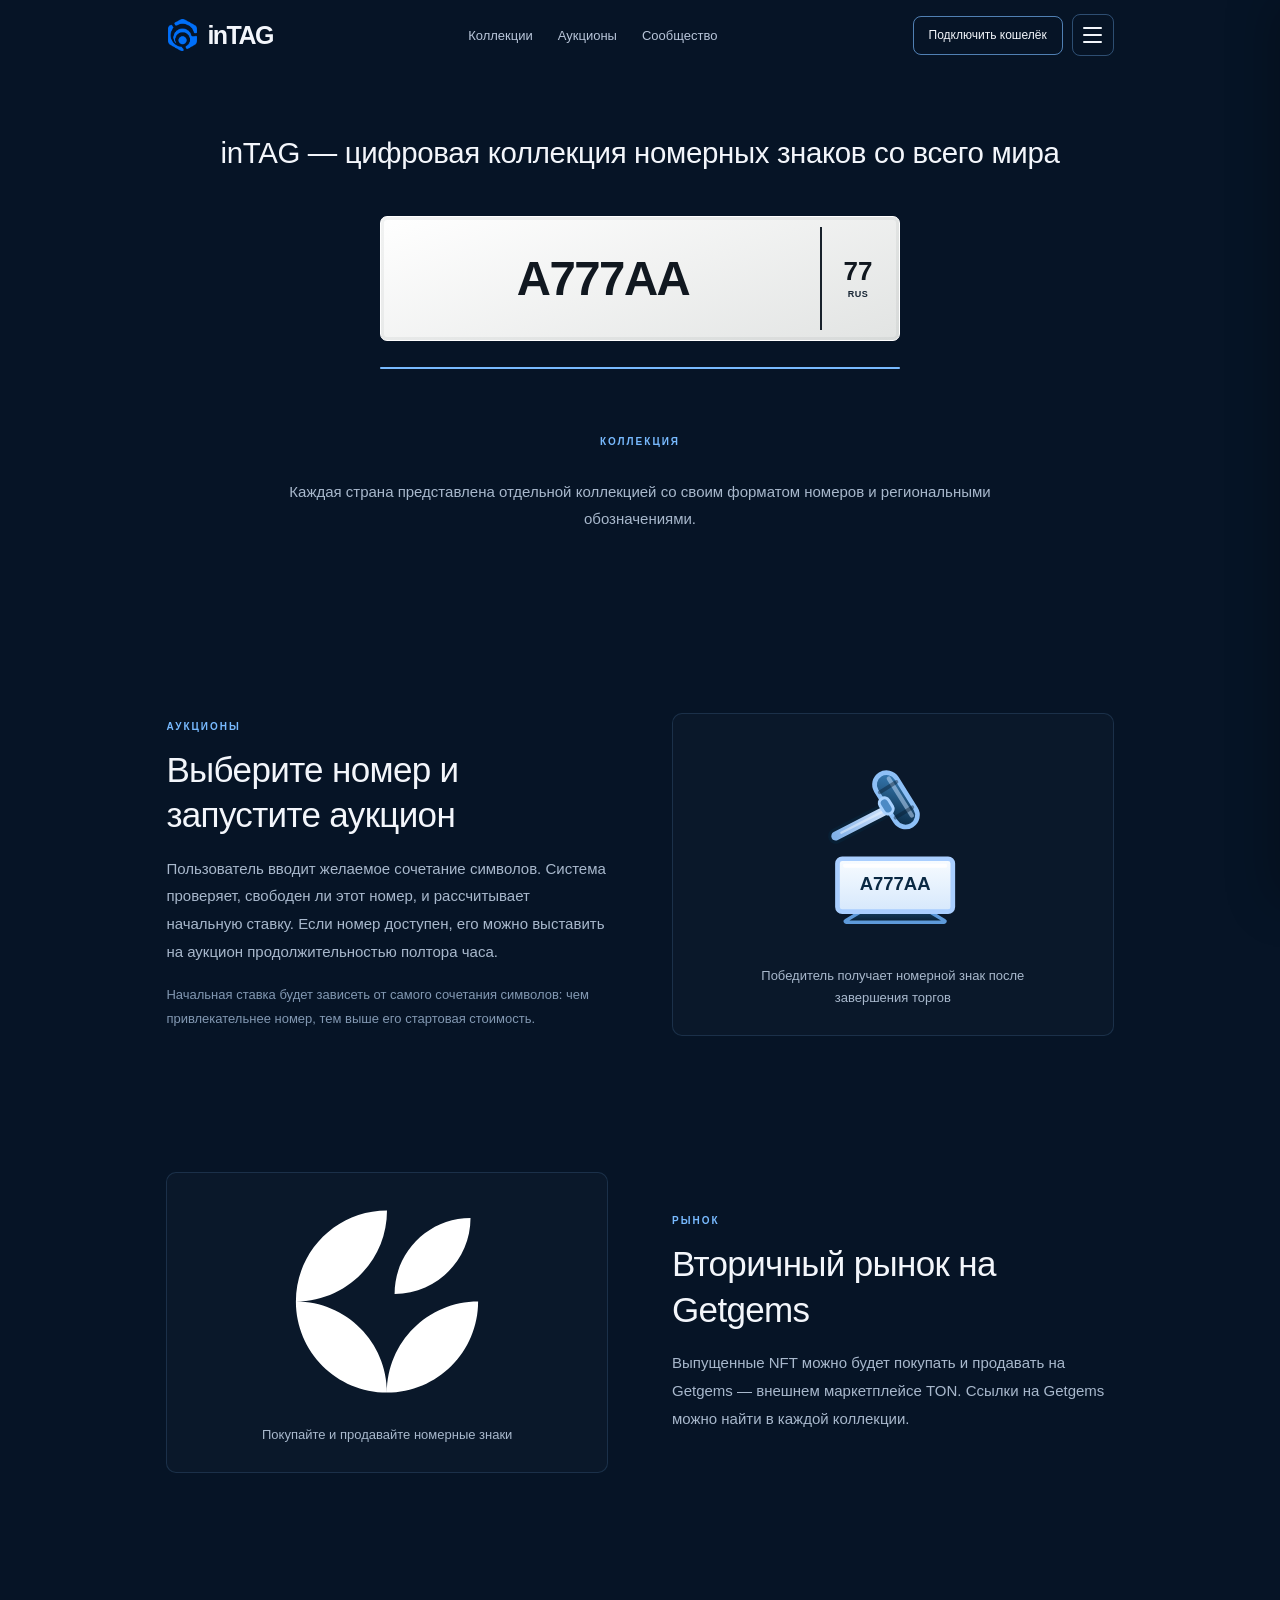
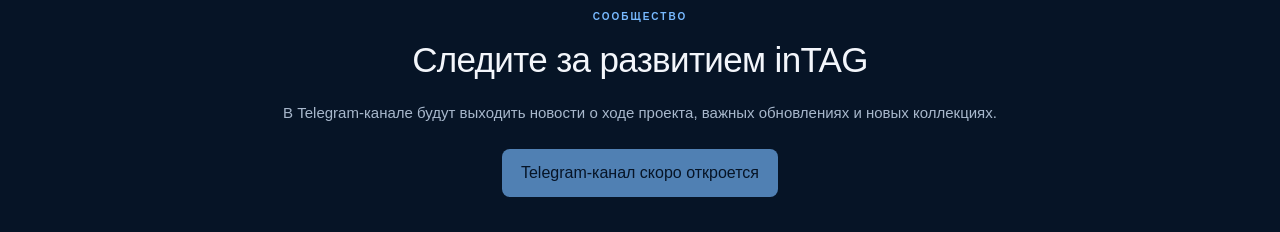
==== commit f1d24cdf: "Slightly reduce Getgems logo size" ====
--- a/index.html
+++ b/index.html
@@ -189,6 +189,10 @@
       height: auto;
       max-height: 205px;
       overflow: visible;
+    }
+
+    .market-illustration .feature-icon {
+      width: 85%;
     }
 
     .feature-visual-caption {
@@ -462,7 +466,7 @@
             Вторичный рынок на Getgems
           </h2>
           <p class="section-intro" data-i18n="marketIntro">
-            Выпущенные NFT можно будет покупать и продавать на Getgems — внешнем маркетплейсе TON. Ссылки на Getgems можно найти в каждой коллекции
+            Выпущенные NFT можно будет покупать и продавать на Getgems — внешнем маркетплейсе TON. Ссылки на Getgems можно найти в каждой коллекции.
           </p>
         </div>
         <div class="feature-panel feature-visual market-visual">
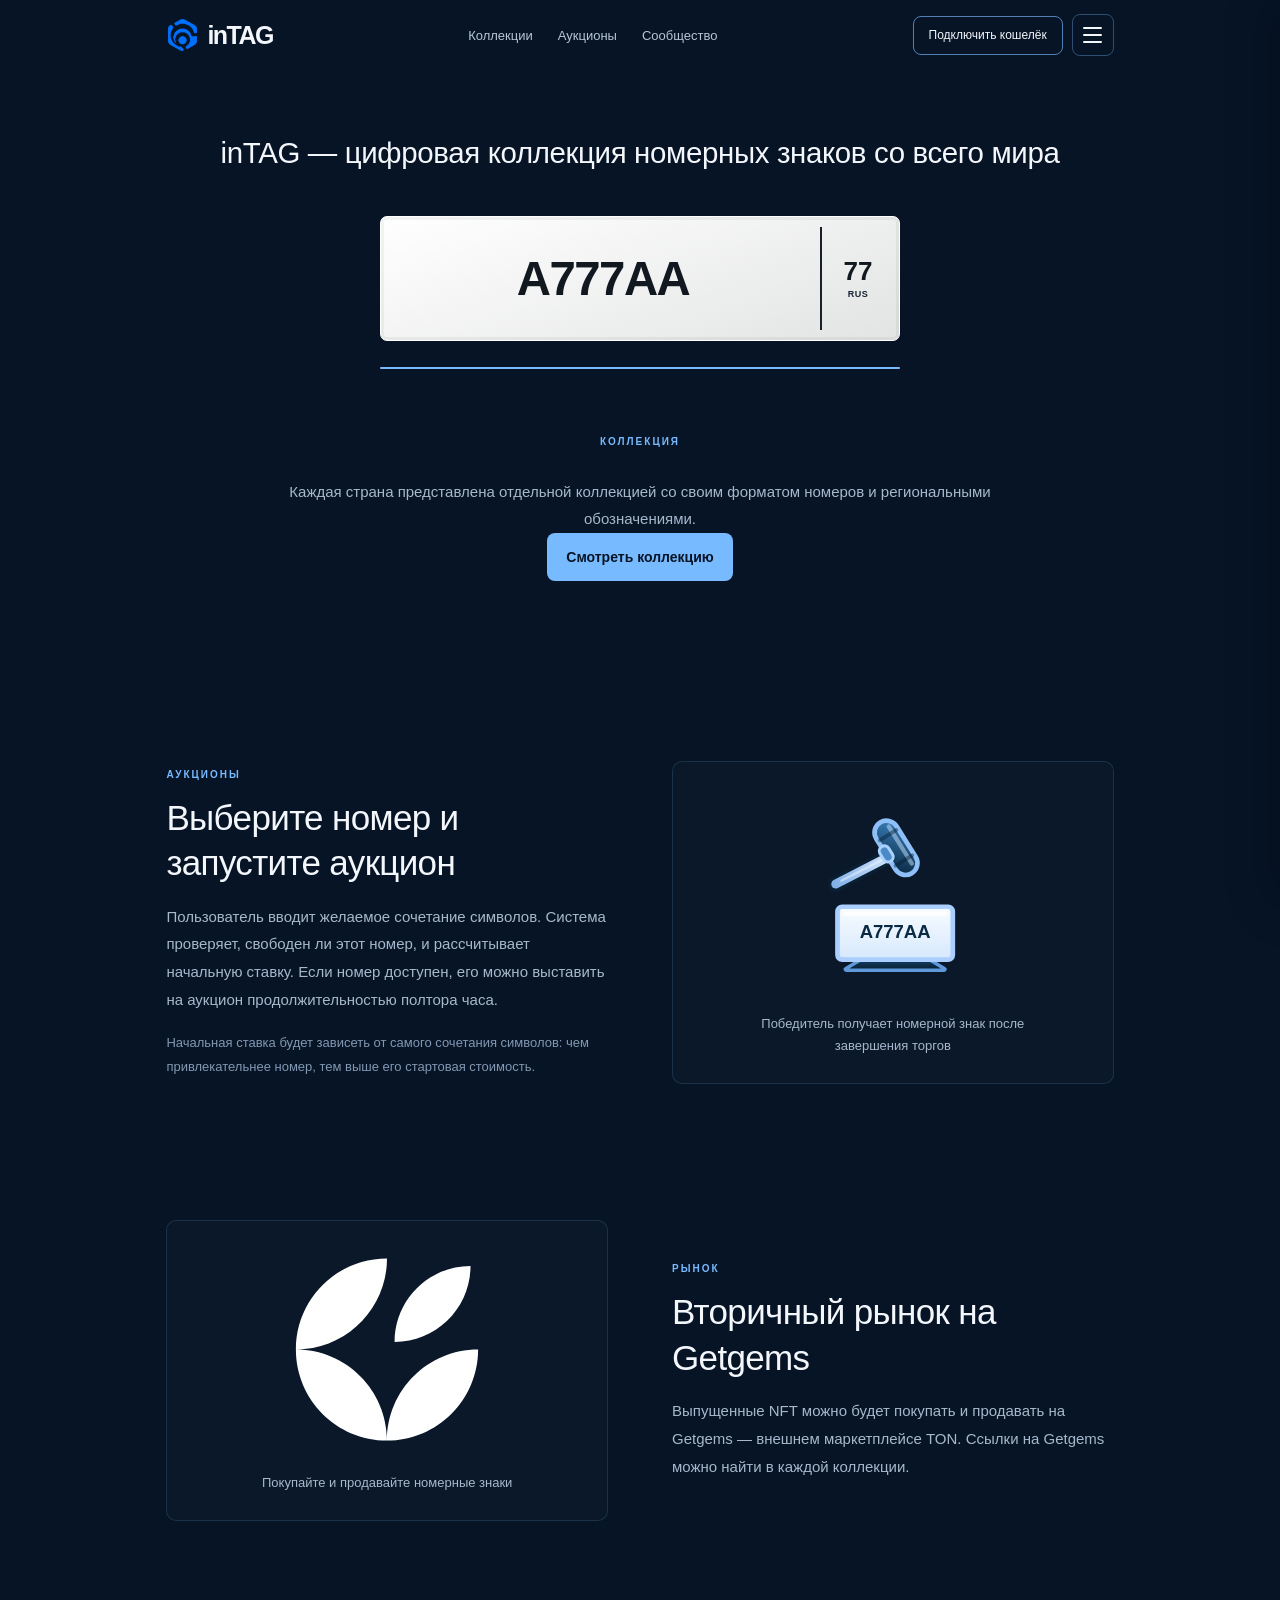
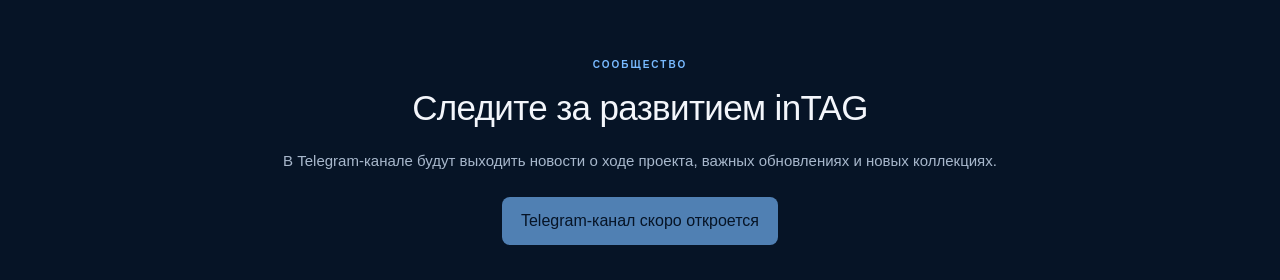
==== commit 8271a336: "Update homepage copy and collection navigation" ====
--- a/index.html
+++ b/index.html
@@ -254,7 +254,7 @@
     </a>
 
     <nav class="navigation" aria-label="Основная навигация">
-      <a href="#collection" data-i18n="navCollection">Коллекции</a>
+      <a href="collection.html" data-i18n="navCollection">Коллекции</a>
       <a href="#auctions" data-i18n="navAuctions">Аукционы</a>
       <a href="#community" data-i18n="navCommunity">Сообщество</a>
     </nav>
@@ -341,7 +341,7 @@
     <section class="hero" id="home">
       <div class="hero-content">
         <h1 data-i18n="heroTitle">
-          inTAG — цифровая коллекция номерных знаков со всего мира
+          inTAG — цифровое пространство коллекций номерных знаков со всего мира
         </h1>
       </div>
 
@@ -381,8 +381,9 @@
           КОЛЛЕКЦИЯ
         </span>
         <p class="section-intro" data-i18n="collectionIntro">
-          Каждая страна представлена отдельной коллекцией со своим форматом номеров и региональными обозначениями.
+          Каждая страна представлена отдельной коллекцией со своим форматом номерных знаков
         </p>
+        <a class="primary-button collection-button" href="collection.html" data-i18n="collectionButton">Смотреть коллекцию</a>
       </div>
     
     </section>
@@ -498,7 +499,7 @@
             В Telegram-канале будут выходить новости о ходе проекта, важных обновлениях и новых коллекциях.
           </p>
           <button class="primary-button community-join" type="button" disabled data-i18n="communityJoin">
-            Telegram-канал скоро откроется
+            Telegram-канал
           </button>
         </div>
       </div>
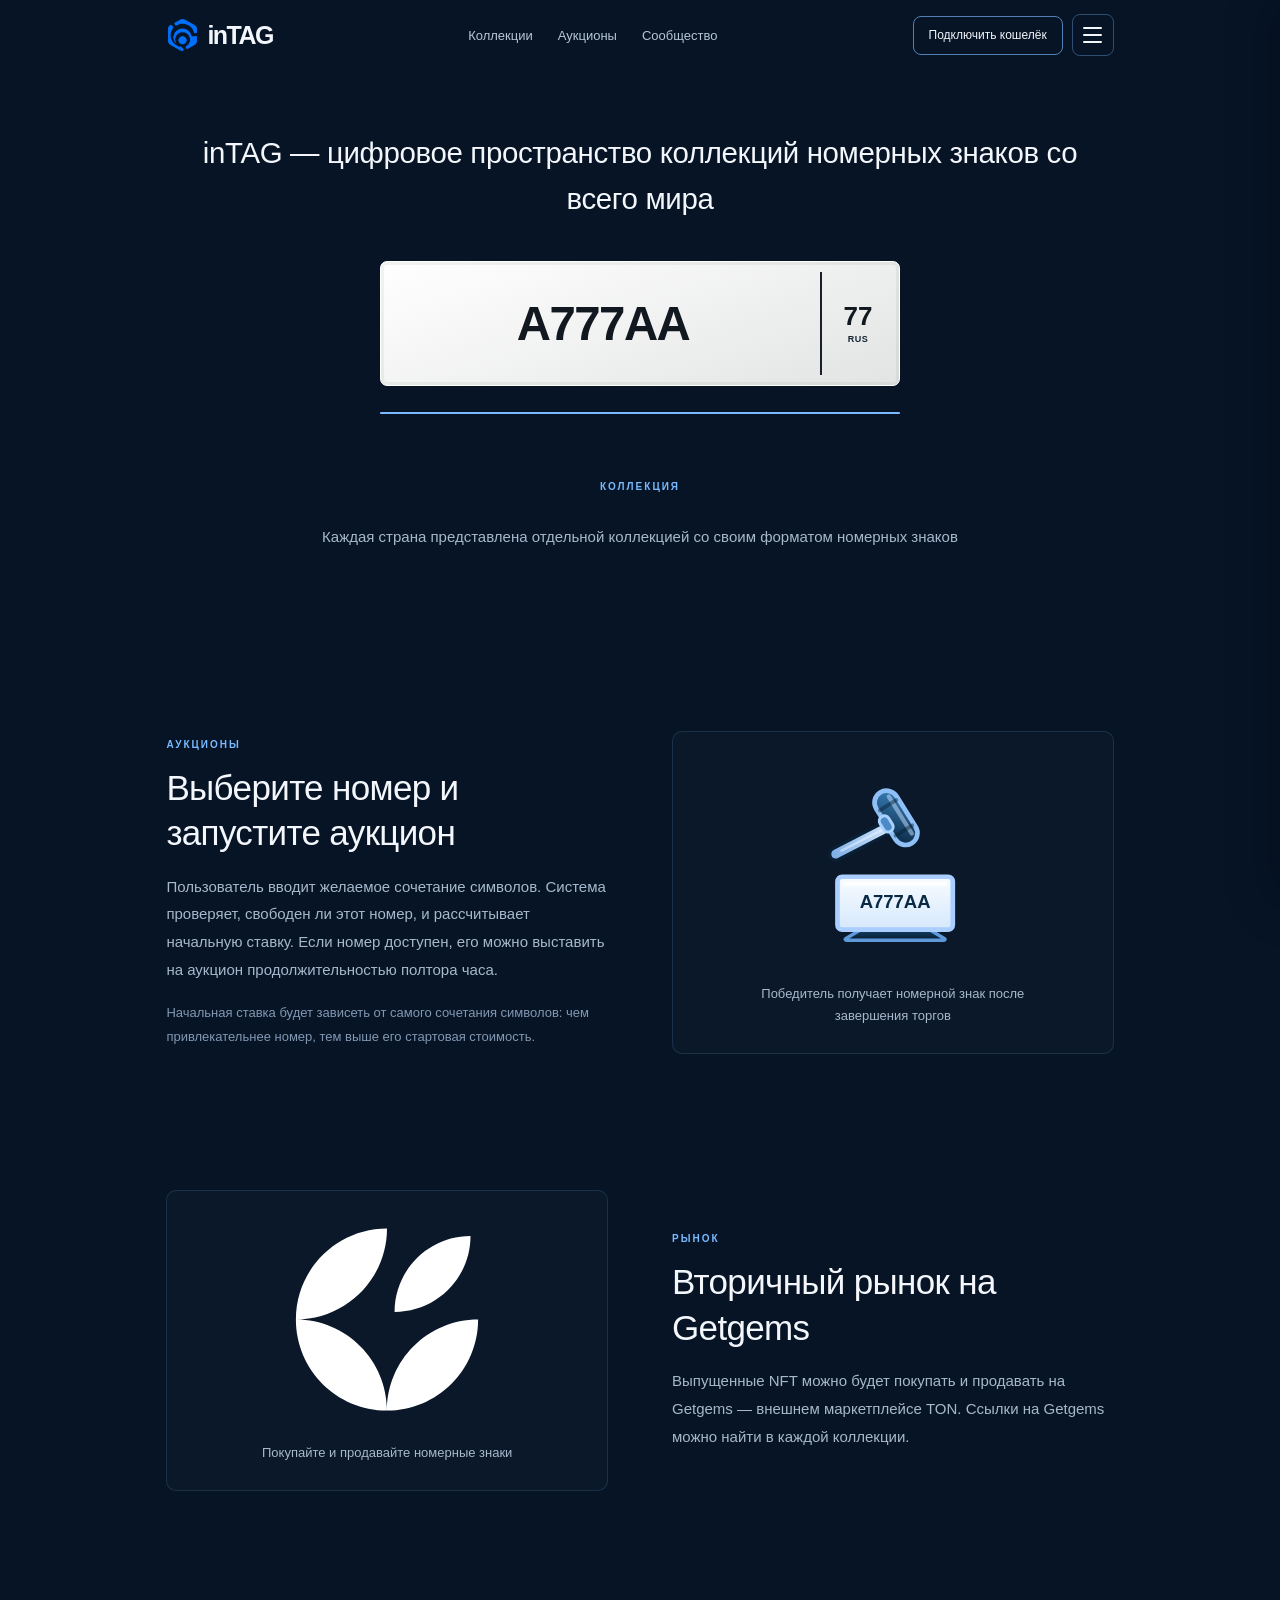
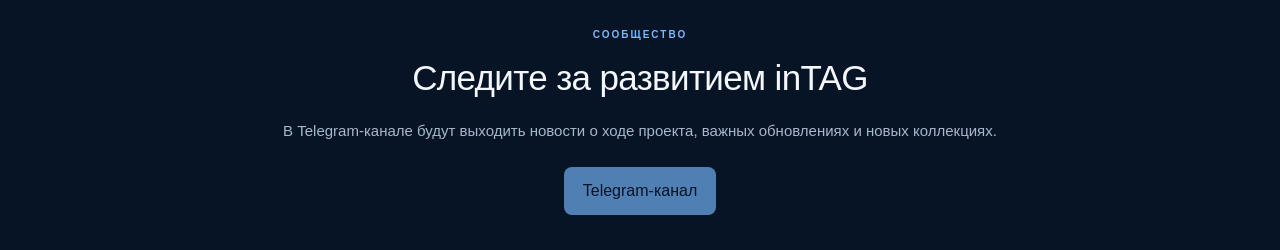
==== commit 827ee972: "Refine collection section and navigation links" ====
--- a/index.html
+++ b/index.html
@@ -255,8 +255,8 @@
 
     <nav class="navigation" aria-label="Основная навигация">
       <a href="collection.html" data-i18n="navCollection">Коллекции</a>
-      <a href="#auctions" data-i18n="navAuctions">Аукционы</a>
-      <a href="#community" data-i18n="navCommunity">Сообщество</a>
+      <a href="auctions.html" data-i18n="navAuctions">Аукционы</a>
+      <a href="community.html" data-i18n="navCommunity">Сообщество</a>
     </nav>
 
     <div class="header-actions">
@@ -378,12 +378,11 @@
     >
       <div class="section-heading">
         <span class="section-kicker" id="collection-overview-label" data-i18n="collectionEyebrow">
-          КОЛЛЕКЦИЯ
+          КОЛЛЕКЦИИ
         </span>
         <p class="section-intro" data-i18n="collectionIntro">
           Каждая страна представлена отдельной коллекцией со своим форматом номерных знаков
         </p>
-        <a class="primary-button collection-button" href="collection.html" data-i18n="collectionButton">Смотреть коллекцию</a>
       </div>
     
     </section>
--- a/style.css
+++ b/style.css
@@ -86,15 +86,35 @@
   gap: 25px;
 }
 
-.navigation a {
-  color: #b8c5d9;
-  font-size: 13px;
-  transition: color 0.25s ease;
-  white-space: nowrap;
-}
-
-.navigation a:hover {
-  color: var(--blue);
+.navigation a {
+  position: relative;
+  padding: 8px 0;
+  color: #b8c5d9;
+  font-size: 13px;
+  transition: color 0.25s ease;
+  white-space: nowrap;
+}
+
+.navigation a::after {
+  content: "";
+  position: absolute;
+  right: 0;
+  bottom: 0;
+  left: 0;
+  height: 2px;
+  border-radius: 2px;
+  background: var(--blue);
+  transform: scaleX(0);
+  transform-origin: right;
+  transition: transform 0.28s ease;
+}
+
+.navigation a:hover {
+  color: var(--blue);
+}
+
+.navigation a:hover::after {
+  transform: scaleX(1);
 }
 
 .header-actions {
@@ -353,6 +373,10 @@
   margin-left: auto;
 }
 
+.collection-button {
+  margin-top: 22px;
+}
+
 .section-note {
   margin-top: 18px;
   color: var(--muted-dark);
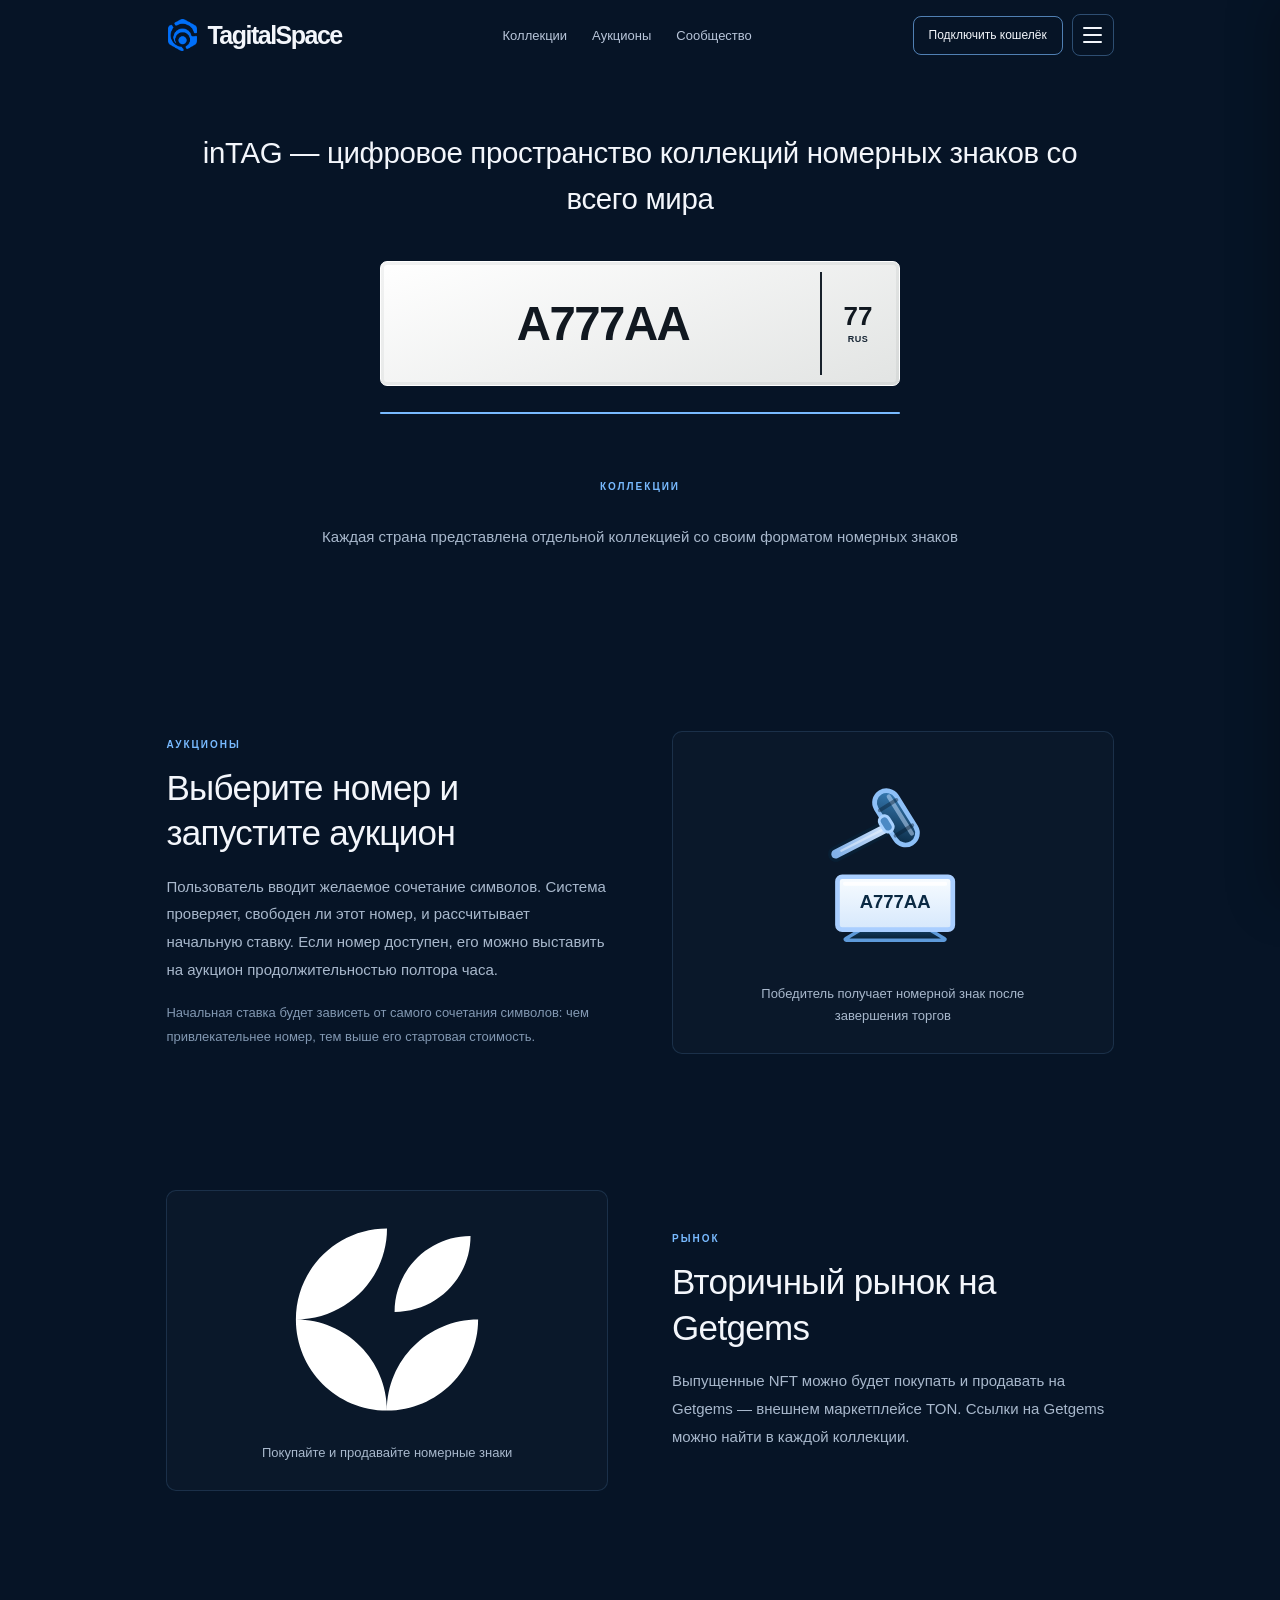
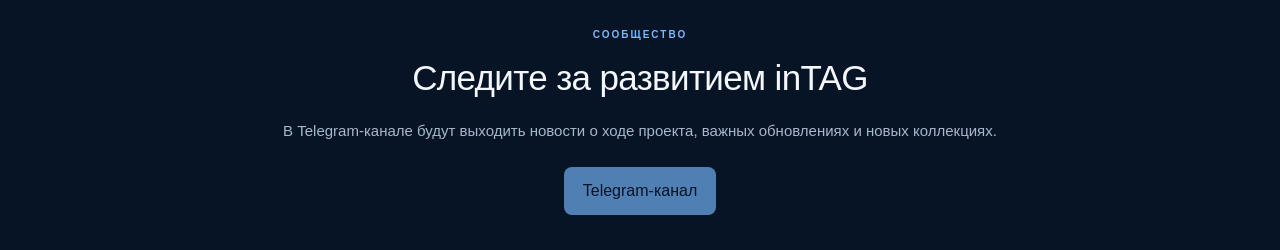
==== commit 37ba6297: "Rename project branding to TagitalSpace" ====
--- a/index.html
+++ b/index.html
@@ -4,7 +4,7 @@
   <meta charset="UTF-8">
   <meta name="viewport" content="width=device-width, initial-scale=1.0">
   <meta name="theme-color" content="#061426">
-  <title>inTAG</title>
+  <title>TagitalSpace</title>
   <link rel="stylesheet" href="style.css">
 
   <style>
@@ -243,14 +243,14 @@
 
 <body>
   <header class="header">
-    <a class="brand" href="#home" aria-label="inTAG — главная">
+    <a class="brand" href="#home" aria-label="TagitalSpace — главная">
       <img
         src="logo.png"
-        alt="Логотип inTAG"
+        alt="Логотип TagitalSpace"
         class="brand-logo"
         draggable="false"
       >
-      <span>inTAG</span>
+      <span>TagitalSpace</span>
     </a>
 
     <nav class="navigation" aria-label="Основная навигация">
@@ -341,7 +341,7 @@
     <section class="hero" id="home">
       <div class="hero-content">
         <h1 data-i18n="heroTitle">
-          inTAG — цифровое пространство коллекций номерных знаков со всего мира
+          TagitalSpace — цифровое пространство коллекций номерных знаков со всего мира
         </h1>
       </div>
 
@@ -492,7 +492,7 @@
         <div class="community-copy">
           <span class="section-kicker" data-i18n="communityEyebrow">СООБЩЕСТВО</span>
           <h2 class="section-title" id="community-title" data-i18n="communityTitle">
-            Следите за развитием inTAG
+            Следите за развитием TagitalSpace
           </h2>
           <p class="section-intro" data-i18n="communityIntro">
             В Telegram-канале будут выходить новости о ходе проекта, важных обновлениях и новых коллекциях.
--- a/style.css
+++ b/style.css
@@ -105,7 +105,7 @@
   border-radius: 2px;
   background: var(--blue);
   transform: scaleX(0);
-  transform-origin: right;
+  transform-origin: left;
   transition: transform 0.28s ease;
 }
 
@@ -373,9 +373,6 @@
   margin-left: auto;
 }
 
-.collection-button {
-  margin-top: 22px;
-}
 
 .section-note {
   margin-top: 18px;
@@ -2052,3 +2049,83 @@
     min-height: 210px;
   }
 }
+
+
+
+/* Страница коллекций */
+.collections-page {
+  width: 100%;
+  max-width: 1320px;
+  margin: 0 auto;
+  padding: 58px 13% 90px;
+}
+.collections-catalog { min-height: 520px; }
+.collections-grid {
+  display: grid;
+  grid-template-columns: repeat(auto-fill, minmax(190px, 210px));
+  align-items: start;
+  gap: 22px;
+}
+.country-collection-card {
+  width: 100%;
+  min-width: 0;
+  overflow: hidden;
+  border: 1px solid rgba(120, 186, 255, 0.18);
+  border-radius: 11px;
+  background: #07172b;
+}
+.collection-preview {
+  position: relative;
+  height: 132px;
+  overflow: hidden;
+  background-color: #07172b;
+}
+.collection-preview-ru { position: relative; background: #07172b; }
+.flag-diagonal {
+  position: absolute;
+  width: 150%;
+  height: 62%;
+  left: -25%;
+  top: 19%;
+  display: flex;
+  flex-direction: column;
+  transform: rotate(-30deg);
+  transform-origin: center;
+  overflow: hidden;
+}
+.flag-band { display: block; flex: 1; width: 100%; }
+.flag-band-white { background: #ffffff; }
+.flag-band-blue { background: #0039a6; }
+.flag-band-red { background: #d52b1e; }
+.collection-card-info {
+  min-height: 43px;
+  padding: 7px 10px 9px;
+  display: flex;
+  align-items: center;
+  justify-content: center;
+  border: 0;
+  text-align: center;
+}
+.collection-card-info h2 {
+  color: var(--text);
+  font-size: 14px;
+  font-weight: 500;
+  line-height: 1.3;
+  text-align: center;
+}
+@media (max-width: 1050px) {
+  .collections-page { padding-right: 7%; padding-left: 7%; }
+  .collections-grid { grid-template-columns: repeat(auto-fill, minmax(185px, 210px)); }
+}
+@media (max-width: 700px) {
+  .collections-page { padding: 42px 6% 65px; }
+  .collections-catalog { min-height: 420px; }
+  .collections-grid { grid-template-columns: repeat(2, minmax(0, 1fr)); gap: 12px; }
+  .collection-preview { height: auto; aspect-ratio: 1.58; }
+  .collection-card-info { min-height: 40px; padding: 7px 8px 8px; }
+  .collection-card-info h2 { font-size: 13px; }
+}
+@media (max-width: 380px) {
+  .collections-grid { grid-template-columns: minmax(0, 1fr); }
+  .collection-preview { aspect-ratio: 1.58; }
+}
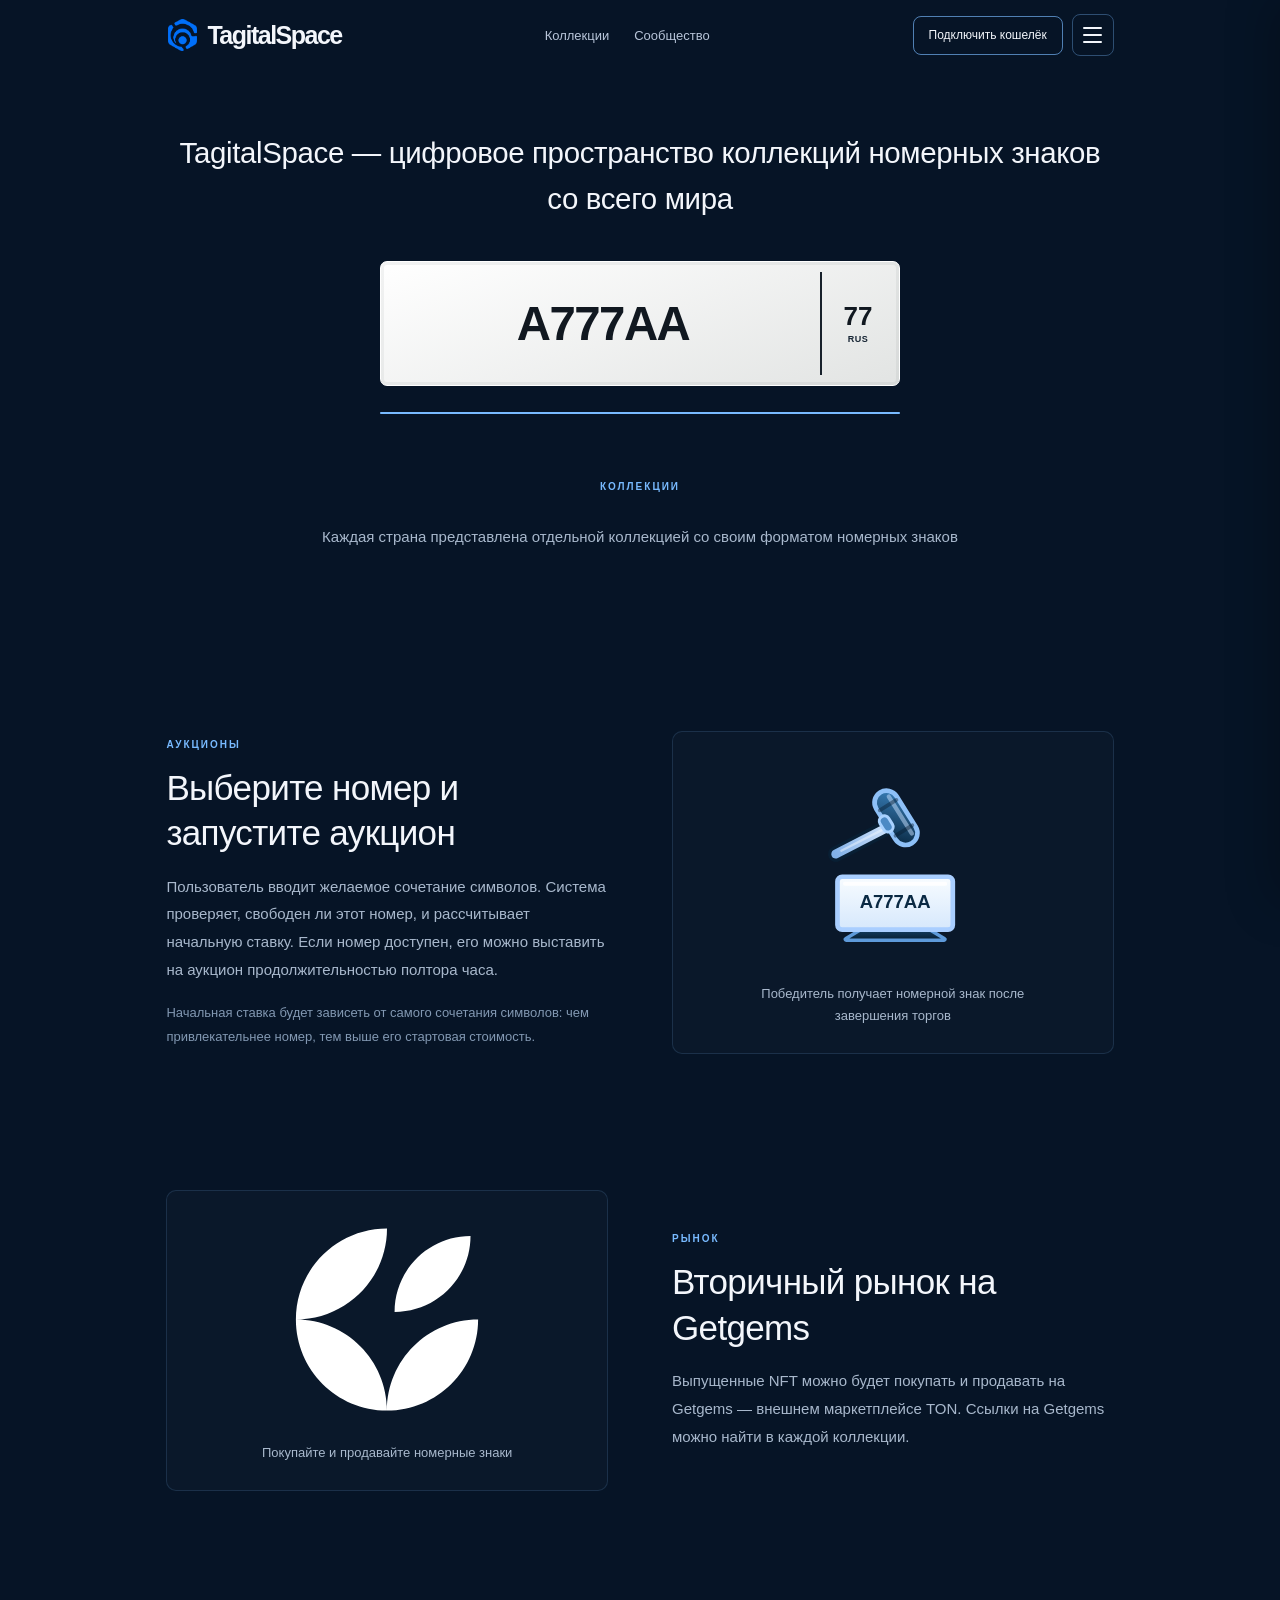
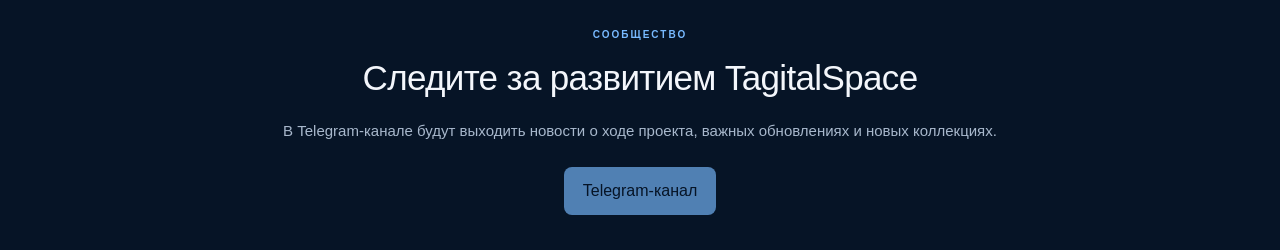
==== commit b8989768: "Remove auctions from site header" ====
--- a/index.html
+++ b/index.html
@@ -254,8 +254,7 @@
     </a>
 
     <nav class="navigation" aria-label="Основная навигация">
-      <a href="collection.html" data-i18n="navCollection">Коллекции</a>
-      <a href="auctions.html" data-i18n="navAuctions">Аукционы</a>
+      <a href="collection.html" data-i18n="navCollection">Коллекции</a>       <a href="community.html" data-i18n="navCommunity">Сообщество</a>
     </nav>
 
--- a/style.css
+++ b/style.css
@@ -2076,6 +2076,8 @@
 }
 .collection-preview {
   position: relative;
+  display: block;
+  width: 100%;
   height: 132px;
   overflow: hidden;
   background-color: #07172b;
@@ -2129,3 +2131,337 @@
   .collections-grid { grid-template-columns: minmax(0, 1fr); }
   .collection-preview { aspect-ratio: 1.58; }
 }
+
+
+/* Регистрация российского номерного знака */
+.country-collection-card {
+  padding: 0;
+  display: block;
+  border: 1px solid rgba(120, 186, 255, 0.18);
+  color: inherit;
+  font: inherit;
+  text-align: left;
+  cursor: pointer;
+  transition: border-color 0.2s ease, transform 0.2s ease;
+}
+.country-collection-card:hover {
+  border-color: rgba(120, 186, 255, 0.55);
+  transform: translateY(-2px);
+}
+.collection-card-info {
+  display: flex;
+  justify-content: center;
+  align-items: center;
+}
+.collection-card-name {
+  color: var(--text);
+  font-size: 14px;
+  font-weight: 500;
+}
+.russia-collection {
+  width: 100%;
+  min-height: calc(100vh - 70px);
+  padding: 42px 7% 80px;
+  position: relative;
+}
+.russia-collection[hidden] { display: none; }
+.collection-back {
+  position: absolute;
+  top: 34px;
+  left: 7%;
+  width: 38px;
+  height: 38px;
+  border: 1px solid var(--border);
+  border-radius: 8px;
+  color: var(--text);
+  background: transparent;
+  font-size: 22px;
+  cursor: pointer;
+  transition: background 0.2s ease, border-color 0.2s ease;
+}
+.collection-back:hover {
+  background: rgba(120, 186, 255, 0.08);
+  border-color: var(--blue);
+}
+.russia-collection-content {
+  width: 100%;
+  max-width: 720px;
+  margin: 48px auto 0;
+  display: flex;
+  flex-direction: column;
+  align-items: center;
+  text-align: center;
+}
+.russia-collection-content h1 {
+  color: #fff;
+  font-size: clamp(23px, 3vw, 31px);
+  line-height: 1.35;
+  font-weight: 500;
+}
+.russia-collection-subtitle {
+  margin-top: 14px;
+  color: var(--muted);
+  font-size: 14px;
+  line-height: 1.6;
+}
+.registration-plate {
+  width: 100%;
+  max-width: 520px;
+  margin-top: 28px;
+  box-sizing: border-box;
+}
+
+.registration-field {
+  position: relative;
+  width: 100%;
+  padding: 8px 0 12px;
+  cursor: text;
+}
+
+.registration-cells {
+  display: grid;
+  grid-template-columns: repeat(6, minmax(0, 1fr)) 14px repeat(3, minmax(0, 1fr));
+  gap: 9px;
+  align-items: end;
+}
+
+.registration-cell {
+  min-width: 0;
+  height: 58px;
+  display: flex;
+  align-items: center;
+  justify-content: center;
+  border-bottom: 1px solid rgba(168, 184, 204, 0.55);
+  color: var(--text);
+  font-size: clamp(25px, 4vw, 38px);
+  font-weight: 500;
+  line-height: 1;
+  text-transform: uppercase;
+  transition: border-color 0.2s ease;
+}
+
+.registration-cell::before {
+  content: "_";
+  color: #a8b8cc;
+  opacity: 0.8;
+}
+
+.registration-cell.is-filled::before {
+  content: none;
+}
+
+.registration-cell.is-active {
+  border-bottom-color: var(--blue);
+}
+
+.registration-cell.registration-region-cell {
+  margin-left: 5px;
+}
+
+.registration-input {
+  position: absolute;
+  inset: 0;
+  z-index: 2;
+  width: 100%;
+  height: 100%;
+  opacity: 0;
+  border: 0;
+  cursor: text;
+}
+
+.registration-field:focus-within .registration-cell.is-active {
+  border-bottom-color: var(--blue);
+}
+
+@media (max-width: 480px) {
+  .registration-cells {
+    gap: 5px;
+    grid-template-columns: repeat(6, minmax(0, 1fr)) 8px repeat(3, minmax(0, 1fr));
+  }
+
+  .registration-cell {
+    height: 48px;
+    font-size: 25px;
+  }
+}
+.auction-timer {
+  margin-top: 24px;
+  display: flex;
+  align-items: center;
+  justify-content: center;
+  gap: 5px;
+  font-variant-numeric: tabular-nums;
+}
+.timer-digit {
+  position: relative;
+  width: 34px;
+  height: 42px;
+  display: block;
+  overflow: hidden;
+  border: 1px solid rgba(120, 186, 255, 0.12);
+  border-radius: 5px;
+  color: #eaf1fa;
+  background: #091a2e;
+  box-shadow: inset 0 1px 3px rgba(0, 0, 0, 0.28);
+  font-size: 21px;
+  font-weight: 600;
+  line-height: 40px;
+  text-align: center;
+  font-variant-numeric: tabular-nums;
+}
+.timer-digit-current,
+.timer-digit-next {
+  position: absolute;
+  inset: 0;
+  display: block;
+  width: 100%;
+  height: 100%;
+  line-height: 40px;
+  text-align: center;
+  will-change: transform;
+}
+.timer-digit-next {
+  transform: translateY(-100%);
+}
+.timer-digit.is-rolling .timer-digit-current {
+  transform: translateY(100%);
+  transition: transform 0.24s cubic-bezier(0.22, 0.61, 0.36, 1);
+}
+.timer-digit.is-rolling .timer-digit-next {
+  transform: translateY(0);
+  transition: transform 0.24s cubic-bezier(0.22, 0.61, 0.36, 1);
+}
+.timer-separator {
+  margin: 0 2px;
+  color: #a8b8cc;
+  font-size: 21px;
+  line-height: 1;
+}
+.auction-test-controls {
+  width: 100%;
+  margin-top: 23px;
+  display: flex;
+  justify-content: center;
+  align-items: center;
+  flex-wrap: wrap;
+  gap: 10px;
+}
+.auction-start-button,
+.auction-stop-button {
+  min-height: 42px;
+  padding: 10px 16px;
+  border-radius: 8px;
+  font-size: 12px;
+  font-weight: 600;
+  cursor: pointer;
+  transition: background 0.2s ease, border-color 0.2s ease, opacity 0.2s ease;
+}
+.auction-start-button {
+  border: 1px solid rgba(120, 186, 255, 0.7);
+  color: #f3f6fb;
+  background: rgba(120, 186, 255, 0.12);
+}
+.auction-start-button:hover { background: rgba(120, 186, 255, 0.2); }
+.auction-stop-button {
+  border: 1px solid rgba(168, 184, 204, 0.25);
+  color: #c3cfdd;
+  background: transparent;
+}
+.auction-stop-button:hover:not(:disabled) {
+  border-color: rgba(220, 230, 245, 0.55);
+  background: rgba(255, 255, 255, 0.05);
+}
+.auction-stop-button:disabled {
+  opacity: 0.35;
+  cursor: not-allowed;
+}
+@media (max-width: 600px) {
+  .russia-collection {
+    min-height: calc(100vh - 70px);
+    padding: 34px 6% 60px;
+  }
+  .collection-back { left: 6%; top: 24px; }
+  .russia-collection-content { margin-top: 62px; }
+  .timer-digit { width: 30px; height: 38px; font-size: 19px; }
+  .auction-test-controls { flex-direction: column; }
+  .auction-start-button, .auction-stop-button { width: 100%; }
+}
+
+
+/* Поле поиска номера */
+.registration-search { width:100%; max-width:560px; margin-top:28px; }
+.registration-search-field { position:relative; width:100%; min-height:76px; padding:0 24px; display:flex; align-items:center; gap:17px; border:1px solid rgba(120,186,255,.13); border-radius:999px; background:#091a2e; box-shadow:inset 0 2px 8px rgba(0,0,0,.18),0 8px 24px rgba(0,0,0,.08); transition:border-color .2s,box-shadow .2s; }
+.registration-search-field:focus-within { border-color:rgba(120,186,255,.45); box-shadow:0 0 0 3px rgba(120,186,255,.055),inset 0 2px 8px rgba(0,0,0,.18); }
+.registration-search-icon { width:22px;height:22px;flex:0 0 22px;color:#8fa5bd; }
+.registration-search-icon svg { display:block;width:100%;height:100%;stroke:currentColor;stroke-width:1.7;stroke-linecap:round; }
+.registration-search-field .registration-cells { flex:1;min-width:0;grid-template-columns:repeat(9,minmax(0,1fr));gap:5px; }
+.registration-search-field .registration-cell { height:39px;font-size:clamp(18px,3vw,25px);font-weight:500;border-bottom-color:rgba(168,184,204,.48); }
+.registration-search-field .registration-cell::before { content:"_";font-size:.92em; }
+.registration-search-field .registration-cell.is-filled::before { content:none; }
+.registration-search-field .registration-cell:not(.registration-region-cell) { width:calc(100% - 10px); justify-self:center; }
+.registration-search-field .registration-cell.registration-region-cell { position:relative; margin-left:10px; }
+.registration-search-field .registration-cell.registration-region-cell::after { content:""; position:absolute; left:-8px; top:50%; width:1px; height:22px; background:rgba(168,184,204,.55); transform:translateY(-50%); }
+.registration-search-field .registration-cell.is-active { border-bottom-color:var(--blue); }
+.registration-input { position:absolute;inset:0;z-index:2;width:100%;height:100%;opacity:0;border:0;cursor:text; }
+.registration-hint { width:fit-content;max-width:100%;margin:12px auto 0;padding:10px 16px;border:1px solid rgba(120,186,255,.14);border-radius:12px;color:#aebfd2;background:rgba(9,26,46,.92);font-size:12px;line-height:1.65;animation:registration-hint-in .2s ease both; }
+.registration-hint[hidden],.registration-search-button[hidden] { display:none; }
+@keyframes registration-hint-in { from{opacity:0;transform:translateY(-4px)}to{opacity:1;transform:translateY(0)} }
+.registration-search-button { margin:22px auto 0;min-width:132px;border:0;cursor:pointer; }
+@media(max-width:480px){.registration-search-field{min-height:66px;padding:0 16px;gap:12px}.registration-search-icon{width:19px;height:19px;flex-basis:19px}.registration-search-field .registration-cells{gap:3px;grid-template-columns:repeat(9,minmax(0,1fr))}.registration-search-field .registration-cell{height:34px;font-size:clamp(15px,4vw,20px)}}
+
+
+/* Навигация по разделам внутри коллекции */
+.collection-sections {
+  position: absolute;
+  top: 34px;
+  left: 50%;
+  display: flex;
+  align-items: center;
+  gap: 6px;
+  padding: 5px;
+  border: 1px solid rgba(120, 186, 255, 0.08);
+  border-radius: 11px;
+  background: #091a2e;
+  transform: translateX(-50%);
+}
+.collection-section-tab {
+  min-width: 94px;
+  min-height: 36px;
+  padding: 0 17px;
+  border: 1px solid transparent;
+  border-radius: 7px;
+  color: #a8b8cc;
+  background: transparent;
+  font: inherit;
+  font-size: 13px;
+  cursor: pointer;
+  transition: color .2s ease, background .2s ease, border-color .2s ease;
+}
+.collection-section-tab:hover {
+  color: #eaf3ff;
+  background: rgba(120, 186, 255, .06);
+}
+.collection-section-tab.is-active {
+  color: #dff0ff;
+  border-color: rgba(120, 186, 255, .34);
+  background: rgba(72, 157, 235, .2);
+  box-shadow: inset 0 0 16px rgba(72, 157, 235, .08);
+}
+.collection-tab-panel[hidden] { display: none; }
+@media (max-width: 600px) {
+  .collection-back { top: 24px; }
+  .collection-sections {
+    top: 24px;
+    left: auto;
+    right: 6%;
+    gap: 2px;
+    padding: 3px;
+    transform: none;
+  }
+  .collection-section-tab {
+    min-width: 0;
+    min-height: 34px;
+    padding: 0 10px;
+    font-size: 12px;
+  }
+}
